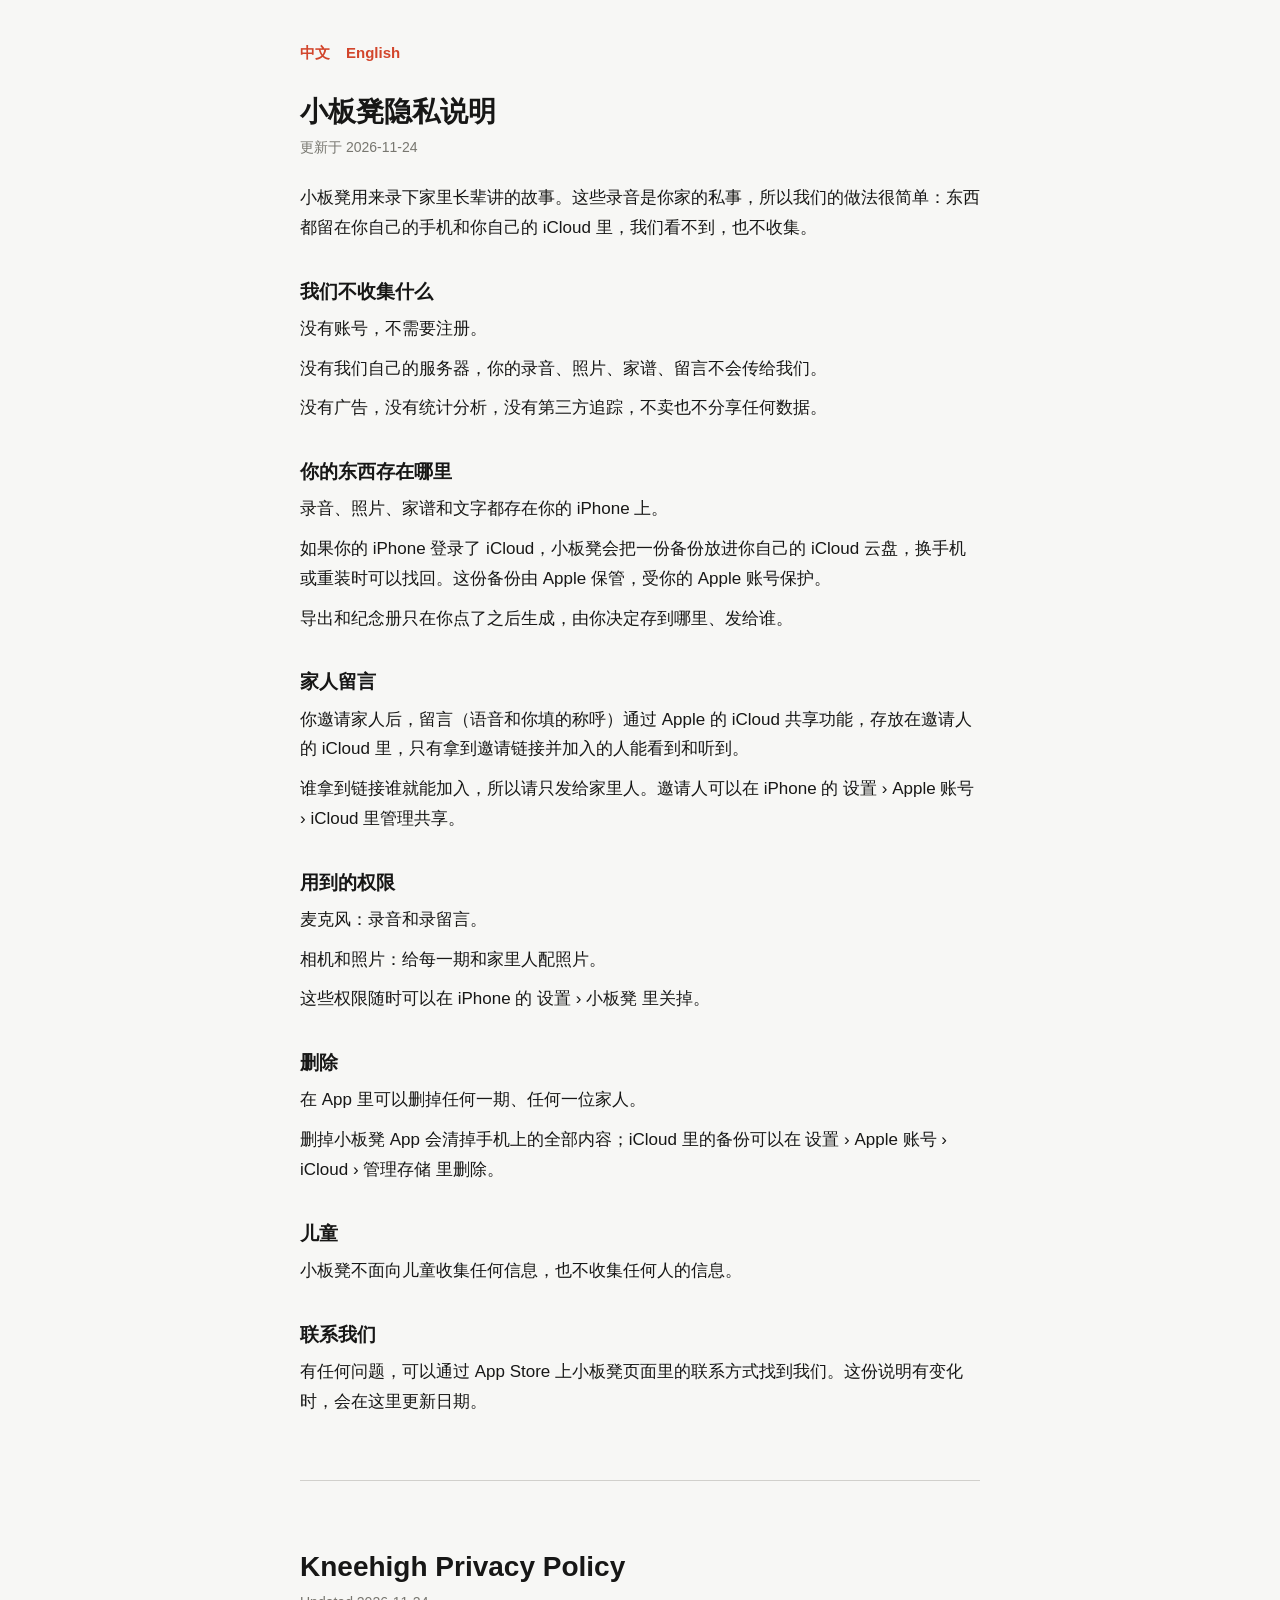
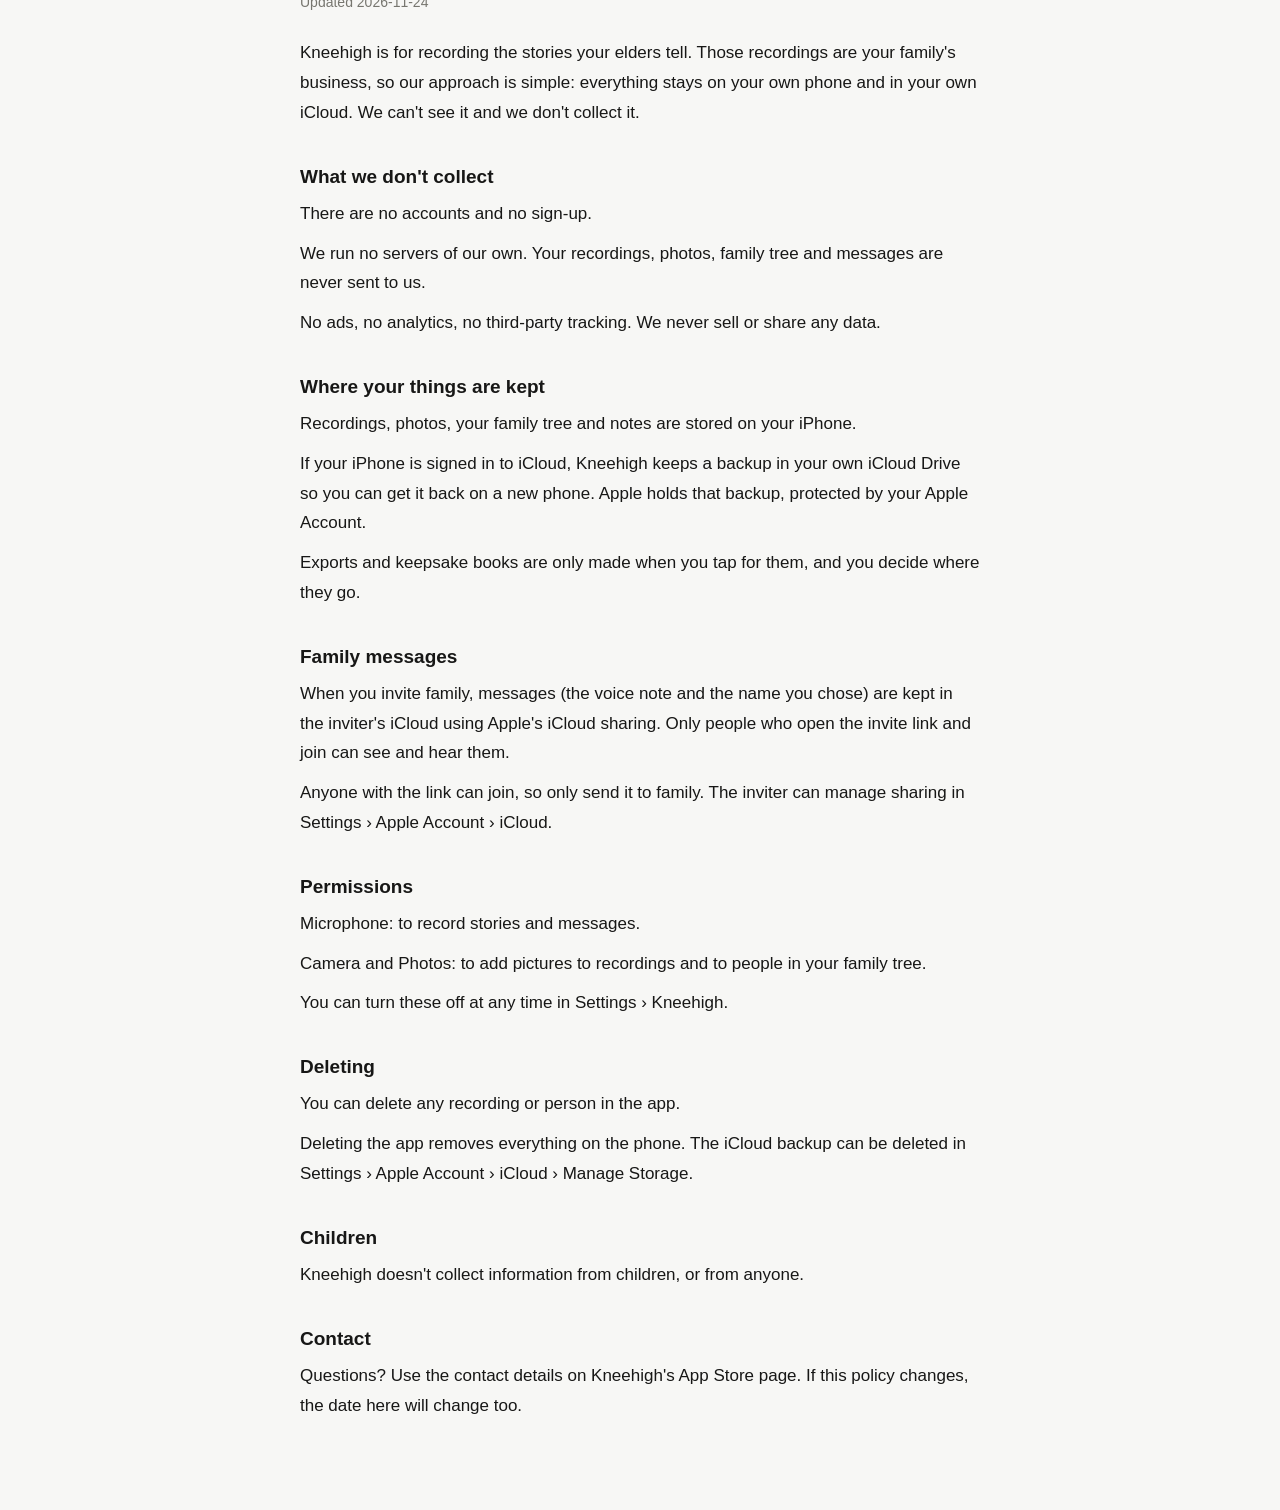
==== privacy.html @ 54d49520 "Privacy policy and a simple home page for 小板凳 · Kneehigh Co-Authored-By: Claude Opus 5.5 <noreply@an" ====
<!doctype html>
<html lang="zh-Hans">
<head>
<meta charset="utf-8">
<meta name="viewport" content="width=device-width, initial-scale=1">
<title>小板凳 · Kneehigh — 隐私说明 / Privacy Policy</title>
<style>
:root { color-scheme: light dark; --bg: #f7f7f5; --ink: #171716; --g: #77766f; --acc: #d2452b; }
@media (prefers-color-scheme: dark) { :root { --bg: #141413; --ink: #f1f0ec; --g: #a3a29b; } }
body { margin: 0; background: var(--bg); color: var(--ink); font: 17px/1.75 -apple-system, 'PingFang SC', sans-serif; }
main { max-width: 680px; margin: 0 auto; padding: 40px 18px 80px; }
nav { display: flex; gap: 16px; font-size: 15px; }
nav a { color: var(--acc); text-decoration: none; font-weight: 600; }
article + article { margin-top: 64px; padding-top: 40px; border-top: 1px solid color-mix(in srgb, var(--g) 30%, transparent); }
h1 { font-size: 28px; line-height: 1.3; margin: 28px 0 4px; }
h2 { font-size: 19px; margin: 32px 0 6px; }
p { margin: 0 0 10px; }
.d { color: var(--g); font-size: 14px; margin-bottom: 24px; }
</style>
</head>
<body><main>
<nav><a href="#zh">中文</a><a href="#en">English</a></nav>
<article lang="zh-Hans" id="zh">
<h1>小板凳隐私说明</h1>
<p class="d">更新于 2026-11-24</p>
<p>小板凳用来录下家里长辈讲的故事。这些录音是你家的私事，所以我们的做法很简单：东西都留在你自己的手机和你自己的 iCloud 里，我们看不到，也不收集。</p>
<h2>我们不收集什么</h2>
<p>没有账号，不需要注册。</p>
<p>没有我们自己的服务器，你的录音、照片、家谱、留言不会传给我们。</p>
<p>没有广告，没有统计分析，没有第三方追踪，不卖也不分享任何数据。</p>
<h2>你的东西存在哪里</h2>
<p>录音、照片、家谱和文字都存在你的 iPhone 上。</p>
<p>如果你的 iPhone 登录了 iCloud，小板凳会把一份备份放进你自己的 iCloud 云盘，换手机或重装时可以找回。这份备份由 Apple 保管，受你的 Apple 账号保护。</p>
<p>导出和纪念册只在你点了之后生成，由你决定存到哪里、发给谁。</p>
<h2>家人留言</h2>
<p>你邀请家人后，留言（语音和你填的称呼）通过 Apple 的 iCloud 共享功能，存放在邀请人的 iCloud 里，只有拿到邀请链接并加入的人能看到和听到。</p>
<p>谁拿到链接谁就能加入，所以请只发给家里人。邀请人可以在 iPhone 的 设置 › Apple 账号 › iCloud 里管理共享。</p>
<h2>用到的权限</h2>
<p>麦克风：录音和录留言。</p>
<p>相机和照片：给每一期和家里人配照片。</p>
<p>这些权限随时可以在 iPhone 的 设置 › 小板凳 里关掉。</p>
<h2>删除</h2>
<p>在 App 里可以删掉任何一期、任何一位家人。</p>
<p>删掉小板凳 App 会清掉手机上的全部内容；iCloud 里的备份可以在 设置 › Apple 账号 › iCloud › 管理存储 里删除。</p>
<h2>儿童</h2>
<p>小板凳不面向儿童收集任何信息，也不收集任何人的信息。</p>
<h2>联系我们</h2>
<p>有任何问题，可以通过 App Store 上小板凳页面里的联系方式找到我们。这份说明有变化时，会在这里更新日期。</p>
</article>
<article lang="en" id="en">
<h1>Kneehigh Privacy Policy</h1>
<p class="d">Updated 2026-11-24</p>
<p>Kneehigh is for recording the stories your elders tell. Those recordings are your family's business, so our approach is simple: everything stays on your own phone and in your own iCloud. We can't see it and we don't collect it.</p>
<h2>What we don't collect</h2>
<p>There are no accounts and no sign-up.</p>
<p>We run no servers of our own. Your recordings, photos, family tree and messages are never sent to us.</p>
<p>No ads, no analytics, no third-party tracking. We never sell or share any data.</p>
<h2>Where your things are kept</h2>
<p>Recordings, photos, your family tree and notes are stored on your iPhone.</p>
<p>If your iPhone is signed in to iCloud, Kneehigh keeps a backup in your own iCloud Drive so you can get it back on a new phone. Apple holds that backup, protected by your Apple Account.</p>
<p>Exports and keepsake books are only made when you tap for them, and you decide where they go.</p>
<h2>Family messages</h2>
<p>When you invite family, messages (the voice note and the name you chose) are kept in the inviter's iCloud using Apple's iCloud sharing. Only people who open the invite link and join can see and hear them.</p>
<p>Anyone with the link can join, so only send it to family. The inviter can manage sharing in Settings › Apple Account › iCloud.</p>
<h2>Permissions</h2>
<p>Microphone: to record stories and messages.</p>
<p>Camera and Photos: to add pictures to recordings and to people in your family tree.</p>
<p>You can turn these off at any time in Settings › Kneehigh.</p>
<h2>Deleting</h2>
<p>You can delete any recording or person in the app.</p>
<p>Deleting the app removes everything on the phone. The iCloud backup can be deleted in Settings › Apple Account › iCloud › Manage Storage.</p>
<h2>Children</h2>
<p>Kneehigh doesn't collect information from children, or from anyone.</p>
<h2>Contact</h2>
<p>Questions? Use the contact details on Kneehigh's App Store page. If this policy changes, the date here will change too.</p>
</article>
</main></body>
</html>
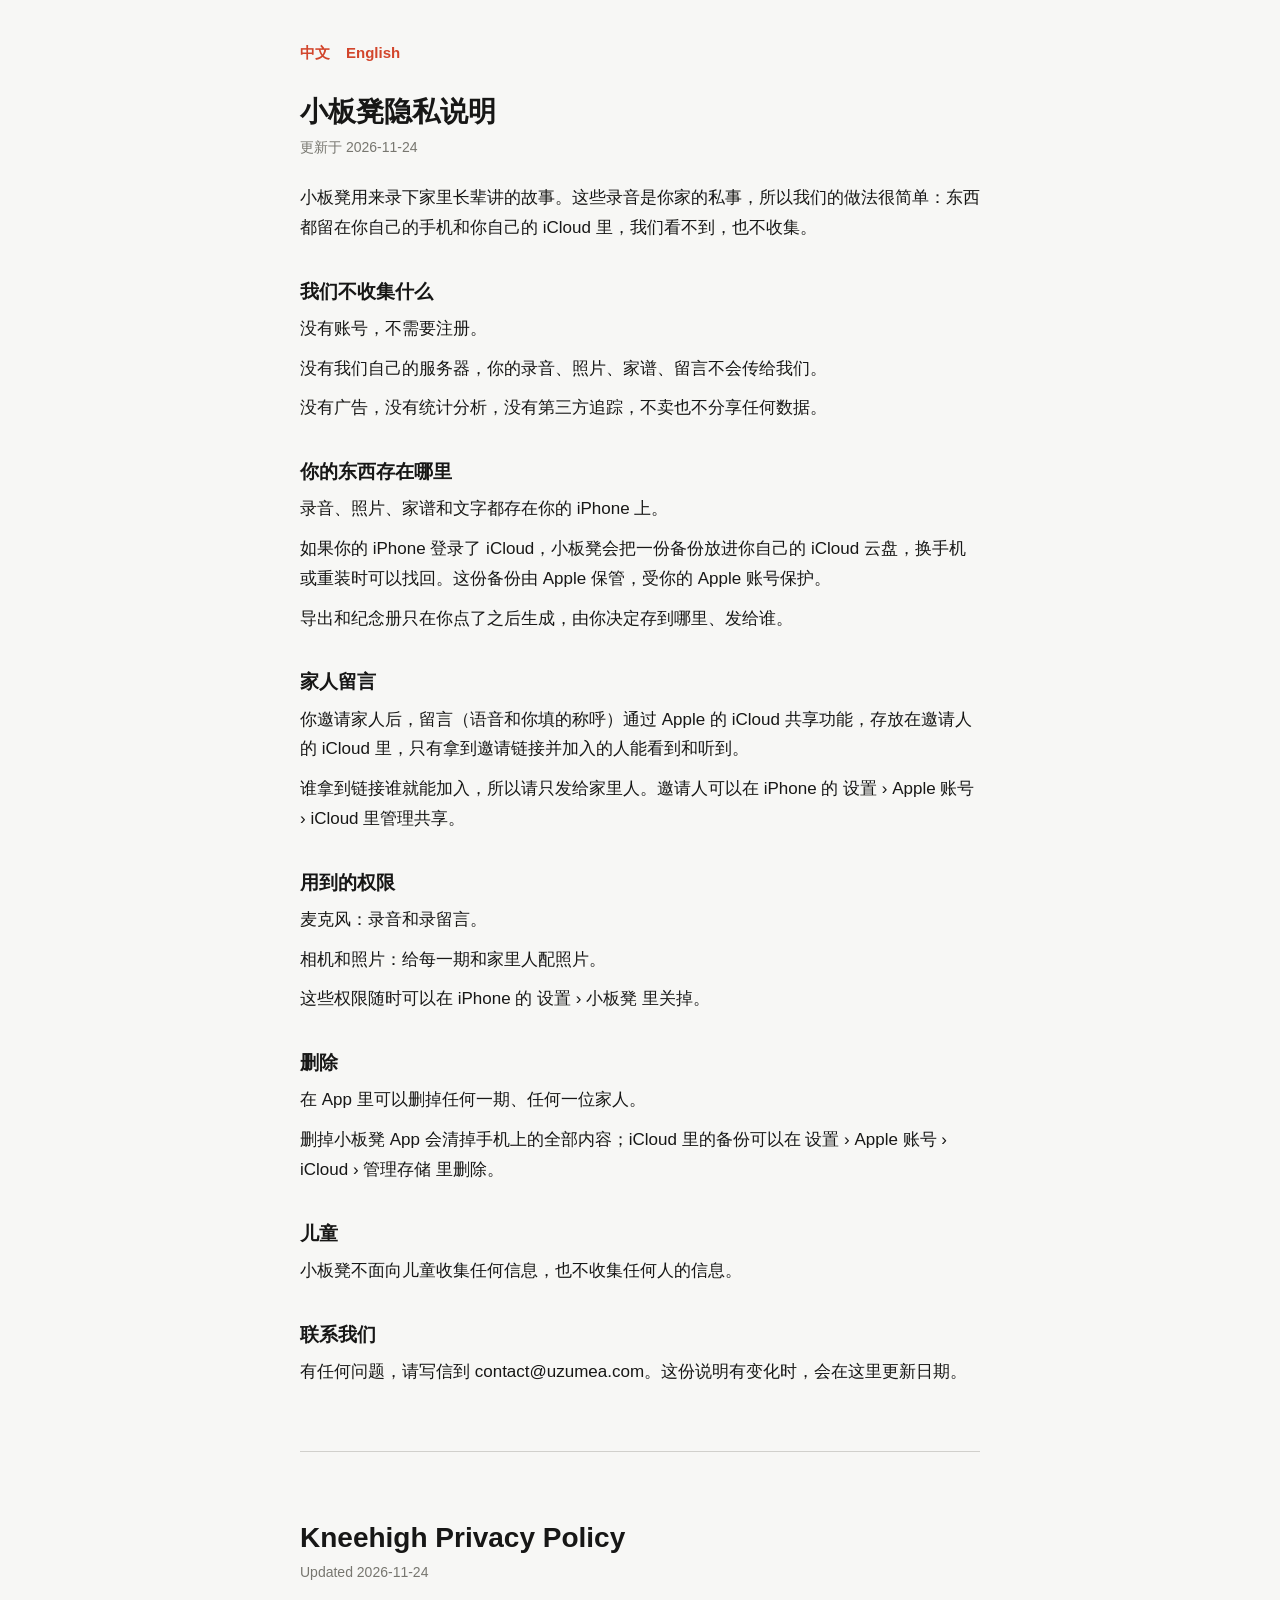
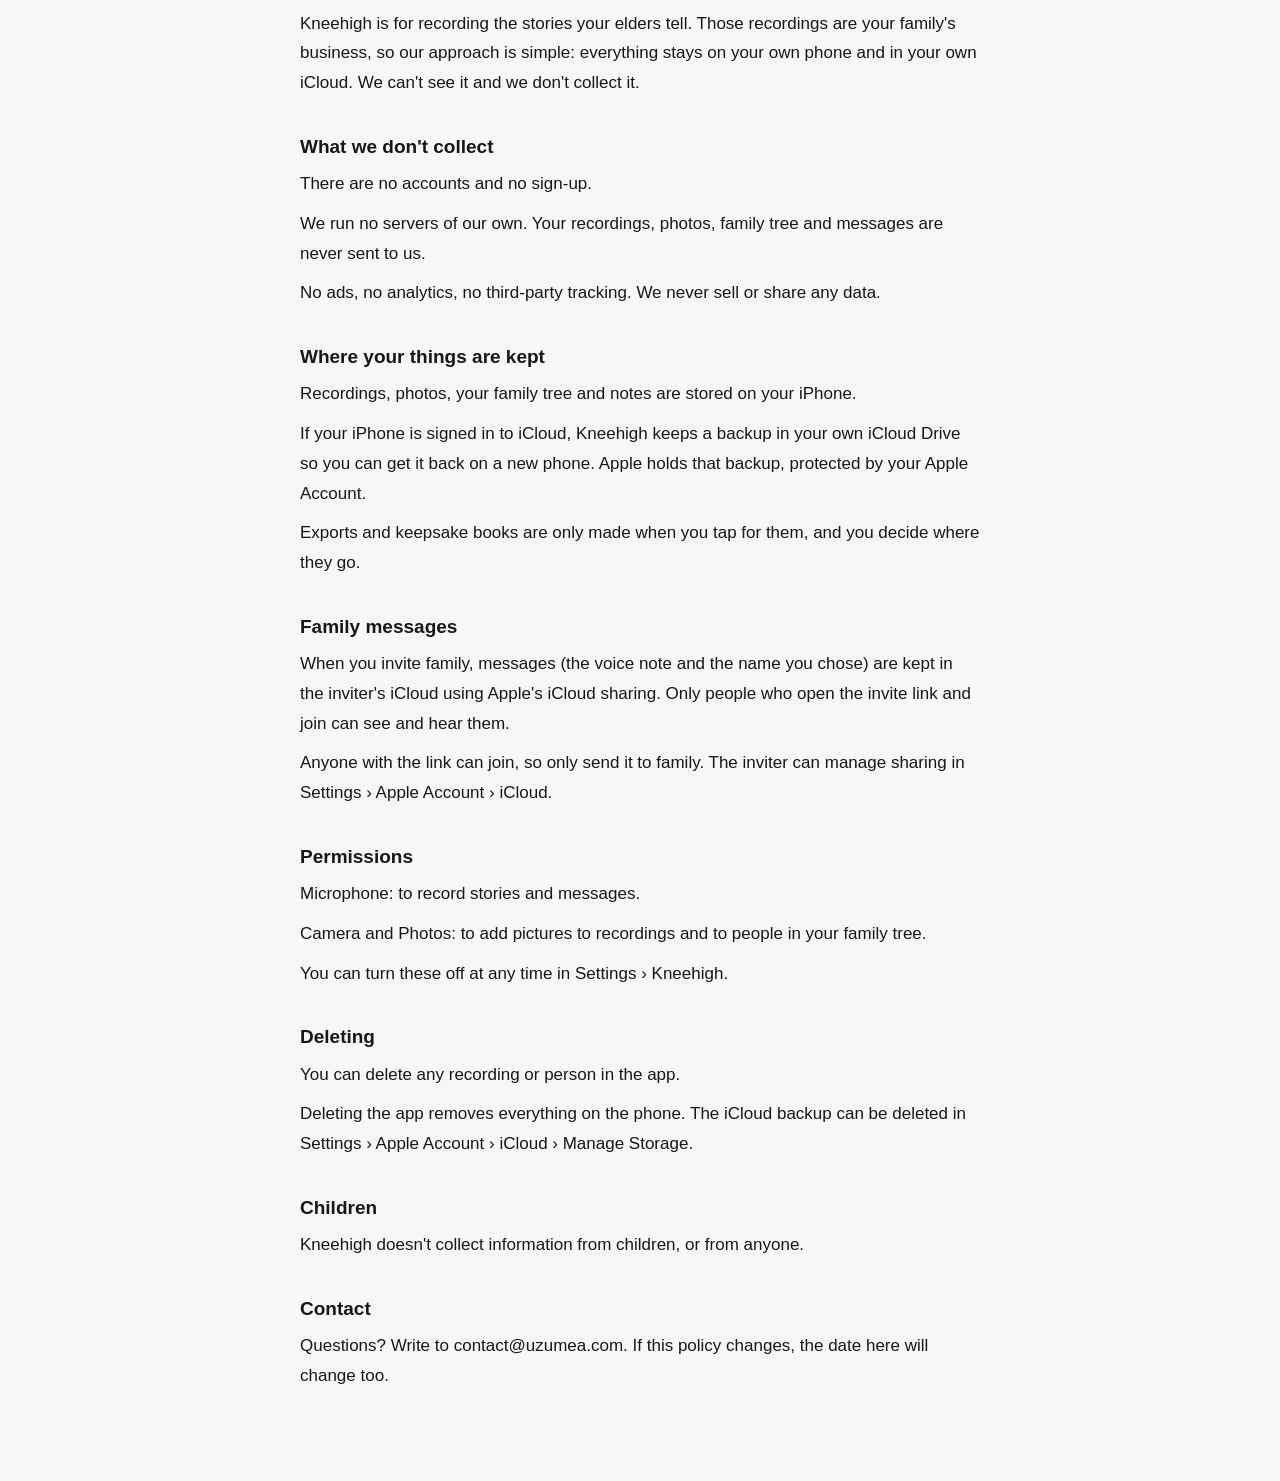
==== commit 953044e9: "Privacy policy: contact address Co-Authored-By: Claude Opus 5.5 <noreply@anthropic.com> Claude-Sessi" ====
--- a/privacy.html
+++ b/privacy.html
@@ -45,7 +45,7 @@
 <h2>儿童</h2>
 <p>小板凳不面向儿童收集任何信息，也不收集任何人的信息。</p>
 <h2>联系我们</h2>
-<p>有任何问题，可以通过 App Store 上小板凳页面里的联系方式找到我们。这份说明有变化时，会在这里更新日期。</p>
+<p>有任何问题，请写信到 contact@uzumea.com。这份说明有变化时，会在这里更新日期。</p>
 </article>
 <article lang="en" id="en">
 <h1>Kneehigh Privacy Policy</h1>
@@ -72,7 +72,7 @@
 <h2>Children</h2>
 <p>Kneehigh doesn't collect information from children, or from anyone.</p>
 <h2>Contact</h2>
-<p>Questions? Use the contact details on Kneehigh's App Store page. If this policy changes, the date here will change too.</p>
+<p>Questions? Write to contact@uzumea.com. If this policy changes, the date here will change too.</p>
 </article>
 </main></body>
 </html>
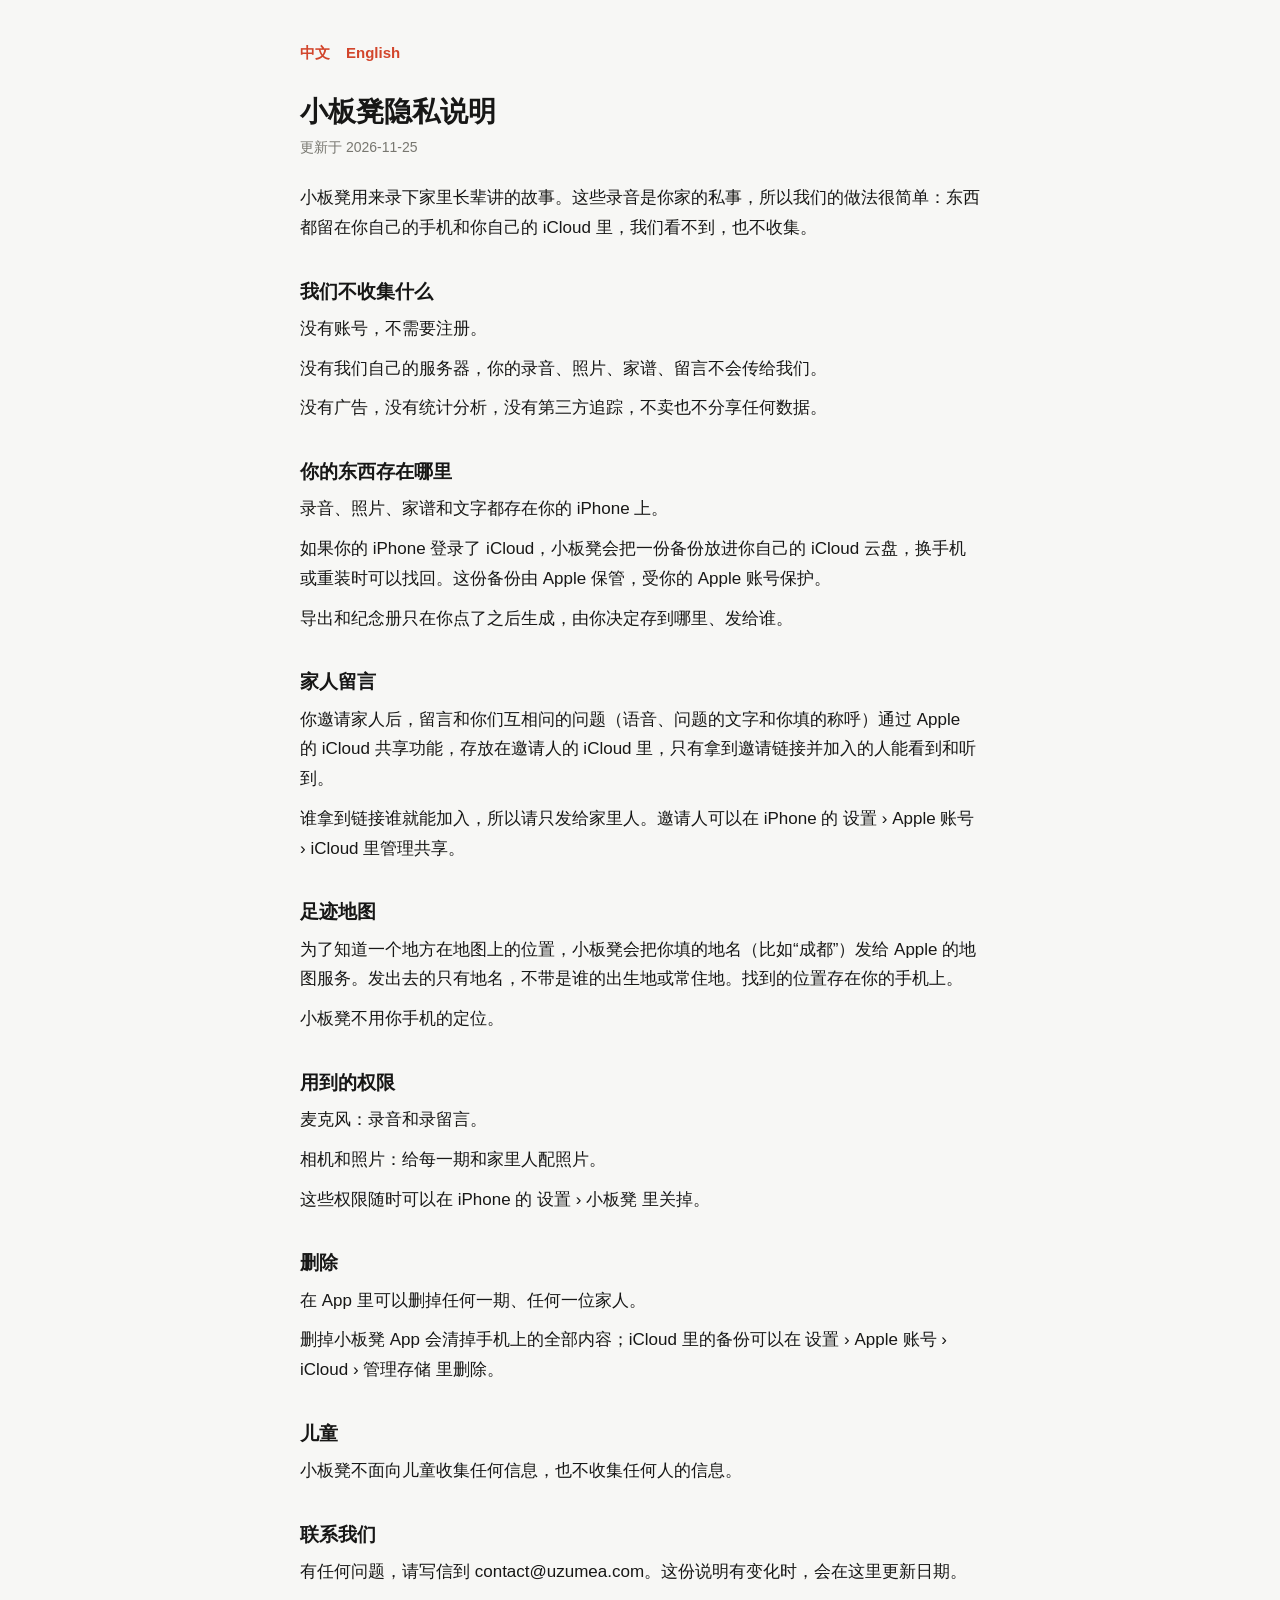
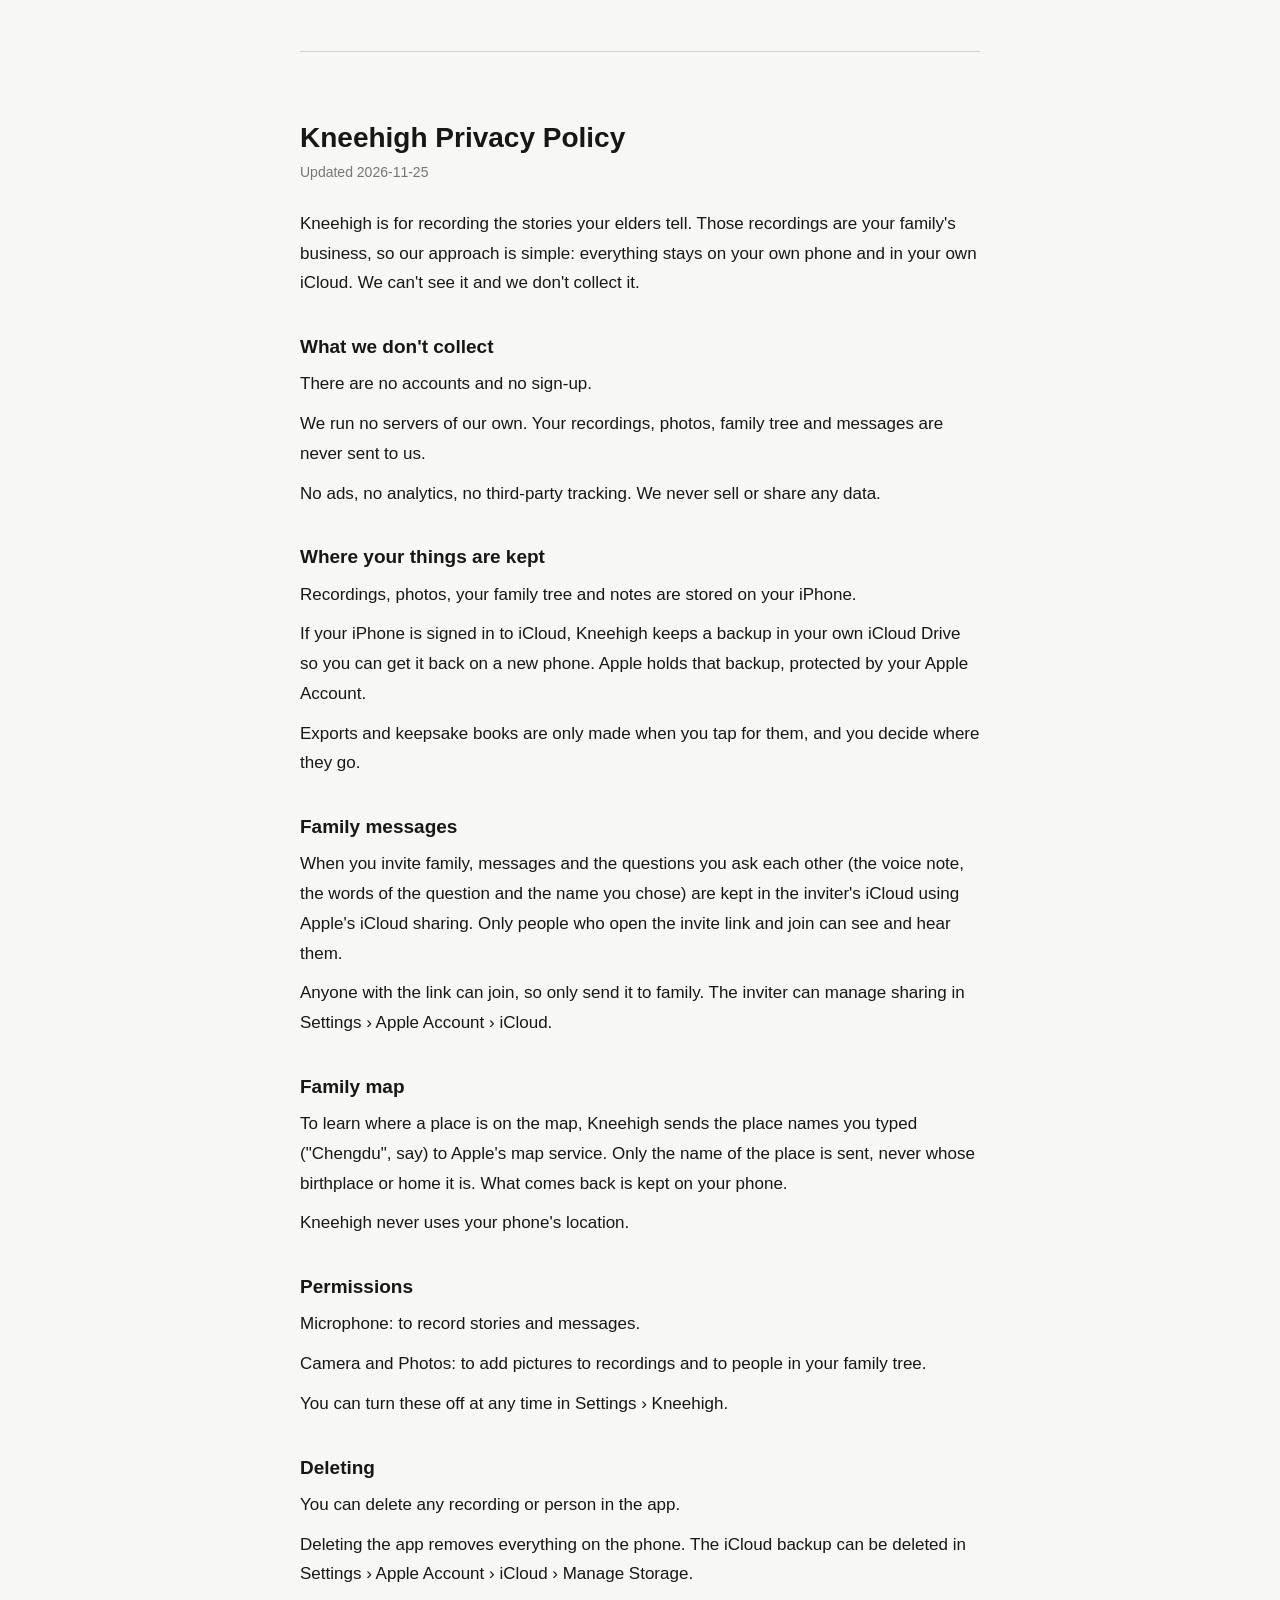
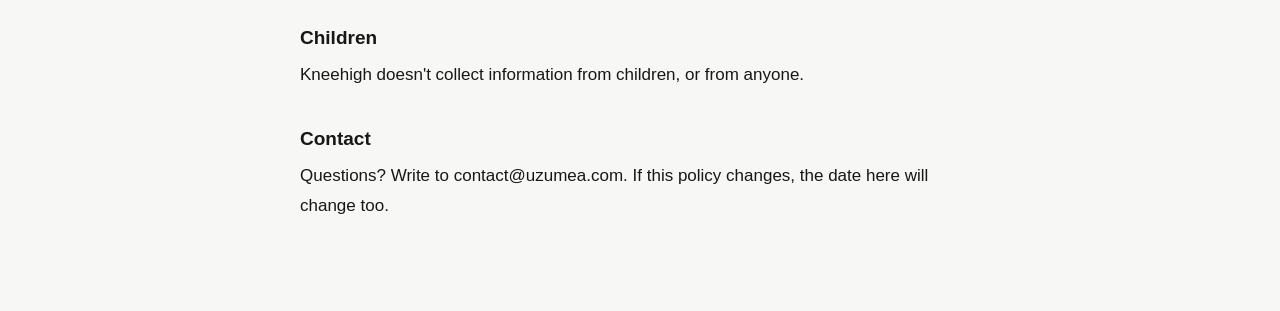
==== commit bec748b4: "隐私说明：互相问的问题、足迹地图（跟第 22 版一起） Co-Authored-By: Claude Opus 5.5 <noreply@anthropic.com> Claude-Session: " ====
--- a/privacy.html
+++ b/privacy.html
@@ -22,7 +22,7 @@
 <nav><a href="#zh">中文</a><a href="#en">English</a></nav>
 <article lang="zh-Hans" id="zh">
 <h1>小板凳隐私说明</h1>
-<p class="d">更新于 2026-11-24</p>
+<p class="d">更新于 2026-11-25</p>
 <p>小板凳用来录下家里长辈讲的故事。这些录音是你家的私事，所以我们的做法很简单：东西都留在你自己的手机和你自己的 iCloud 里，我们看不到，也不收集。</p>
 <h2>我们不收集什么</h2>
 <p>没有账号，不需要注册。</p>
@@ -33,8 +33,11 @@
 <p>如果你的 iPhone 登录了 iCloud，小板凳会把一份备份放进你自己的 iCloud 云盘，换手机或重装时可以找回。这份备份由 Apple 保管，受你的 Apple 账号保护。</p>
 <p>导出和纪念册只在你点了之后生成，由你决定存到哪里、发给谁。</p>
 <h2>家人留言</h2>
-<p>你邀请家人后，留言（语音和你填的称呼）通过 Apple 的 iCloud 共享功能，存放在邀请人的 iCloud 里，只有拿到邀请链接并加入的人能看到和听到。</p>
+<p>你邀请家人后，留言和你们互相问的问题（语音、问题的文字和你填的称呼）通过 Apple 的 iCloud 共享功能，存放在邀请人的 iCloud 里，只有拿到邀请链接并加入的人能看到和听到。</p>
 <p>谁拿到链接谁就能加入，所以请只发给家里人。邀请人可以在 iPhone 的 设置 › Apple 账号 › iCloud 里管理共享。</p>
+<h2>足迹地图</h2>
+<p>为了知道一个地方在地图上的位置，小板凳会把你填的地名（比如“成都”）发给 Apple 的地图服务。发出去的只有地名，不带是谁的出生地或常住地。找到的位置存在你的手机上。</p>
+<p>小板凳不用你手机的定位。</p>
 <h2>用到的权限</h2>
 <p>麦克风：录音和录留言。</p>
 <p>相机和照片：给每一期和家里人配照片。</p>
@@ -49,7 +52,7 @@
 </article>
 <article lang="en" id="en">
 <h1>Kneehigh Privacy Policy</h1>
-<p class="d">Updated 2026-11-24</p>
+<p class="d">Updated 2026-11-25</p>
 <p>Kneehigh is for recording the stories your elders tell. Those recordings are your family's business, so our approach is simple: everything stays on your own phone and in your own iCloud. We can't see it and we don't collect it.</p>
 <h2>What we don't collect</h2>
 <p>There are no accounts and no sign-up.</p>
@@ -60,8 +63,11 @@
 <p>If your iPhone is signed in to iCloud, Kneehigh keeps a backup in your own iCloud Drive so you can get it back on a new phone. Apple holds that backup, protected by your Apple Account.</p>
 <p>Exports and keepsake books are only made when you tap for them, and you decide where they go.</p>
 <h2>Family messages</h2>
-<p>When you invite family, messages (the voice note and the name you chose) are kept in the inviter's iCloud using Apple's iCloud sharing. Only people who open the invite link and join can see and hear them.</p>
+<p>When you invite family, messages and the questions you ask each other (the voice note, the words of the question and the name you chose) are kept in the inviter's iCloud using Apple's iCloud sharing. Only people who open the invite link and join can see and hear them.</p>
 <p>Anyone with the link can join, so only send it to family. The inviter can manage sharing in Settings › Apple Account › iCloud.</p>
+<h2>Family map</h2>
+<p>To learn where a place is on the map, Kneehigh sends the place names you typed (&quot;Chengdu&quot;, say) to Apple's map service. Only the name of the place is sent, never whose birthplace or home it is. What comes back is kept on your phone.</p>
+<p>Kneehigh never uses your phone's location.</p>
 <h2>Permissions</h2>
 <p>Microphone: to record stories and messages.</p>
 <p>Camera and Photos: to add pictures to recordings and to people in your family tree.</p>
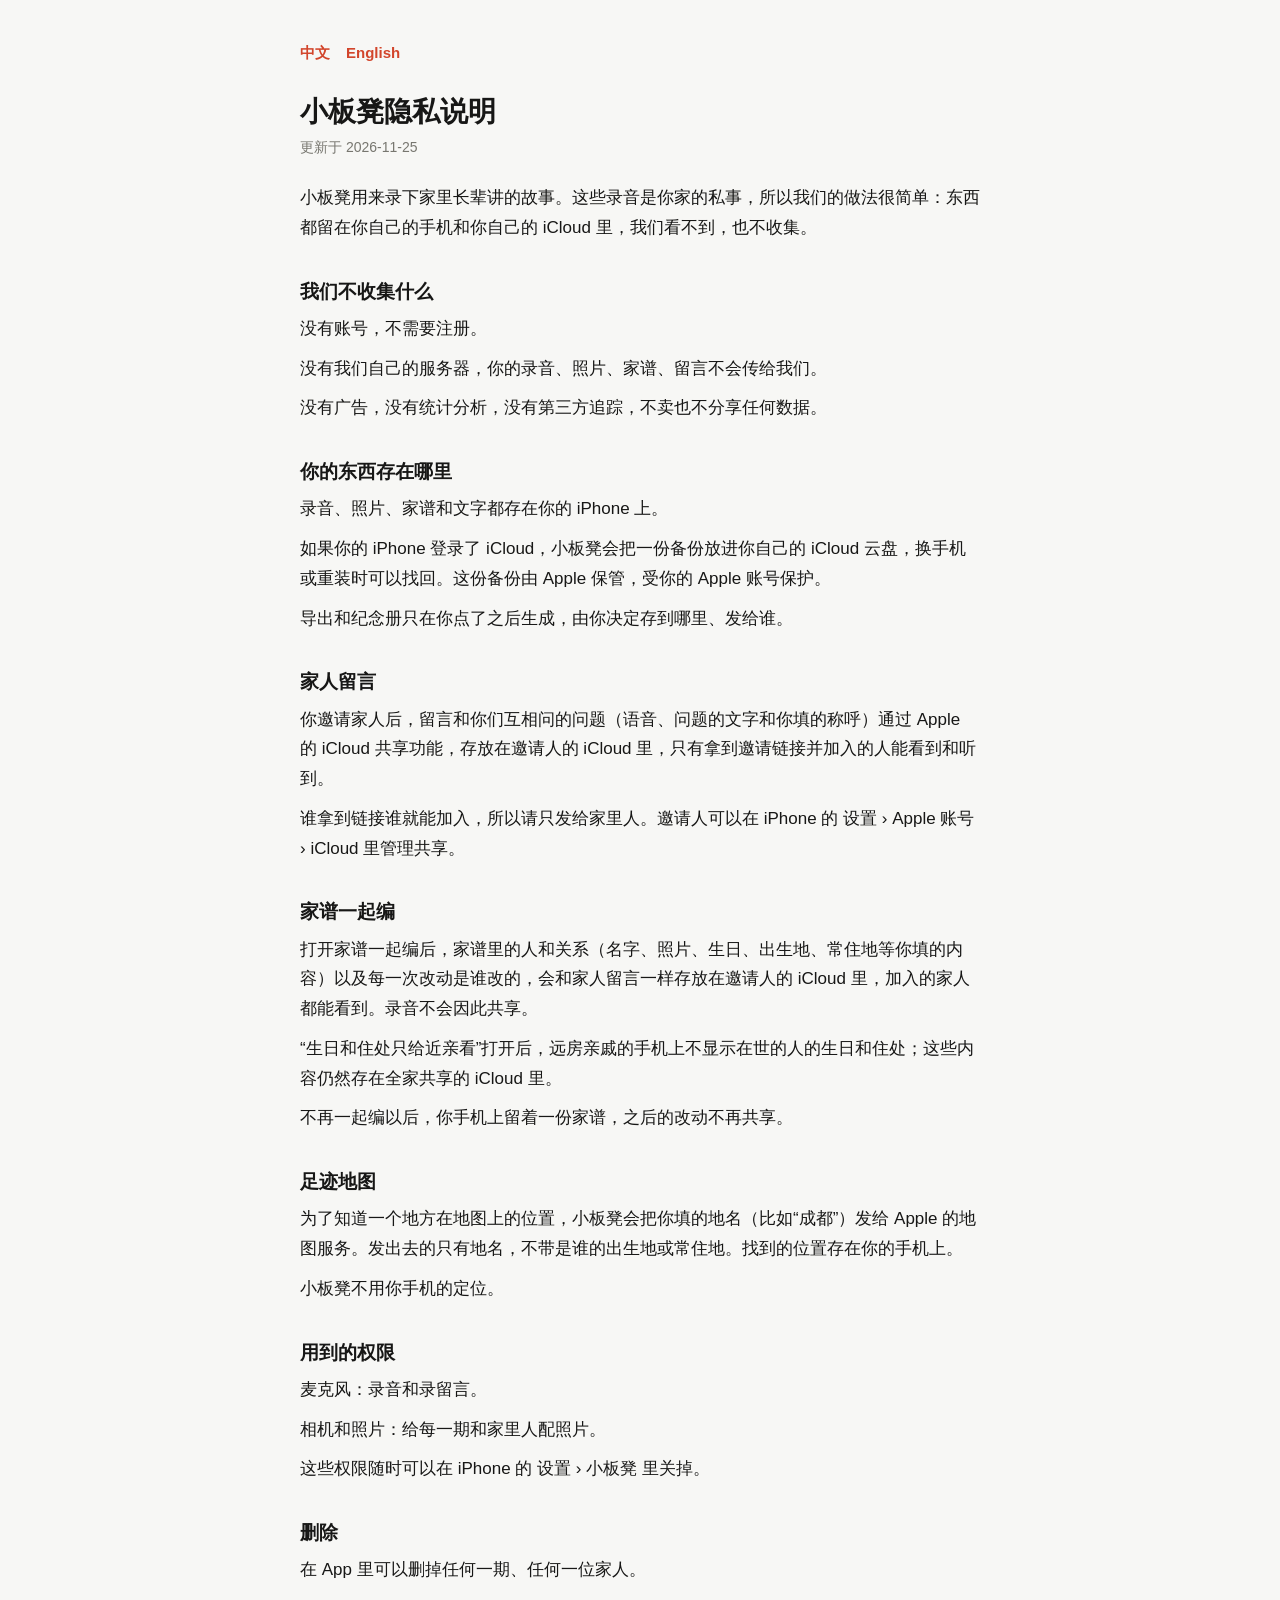
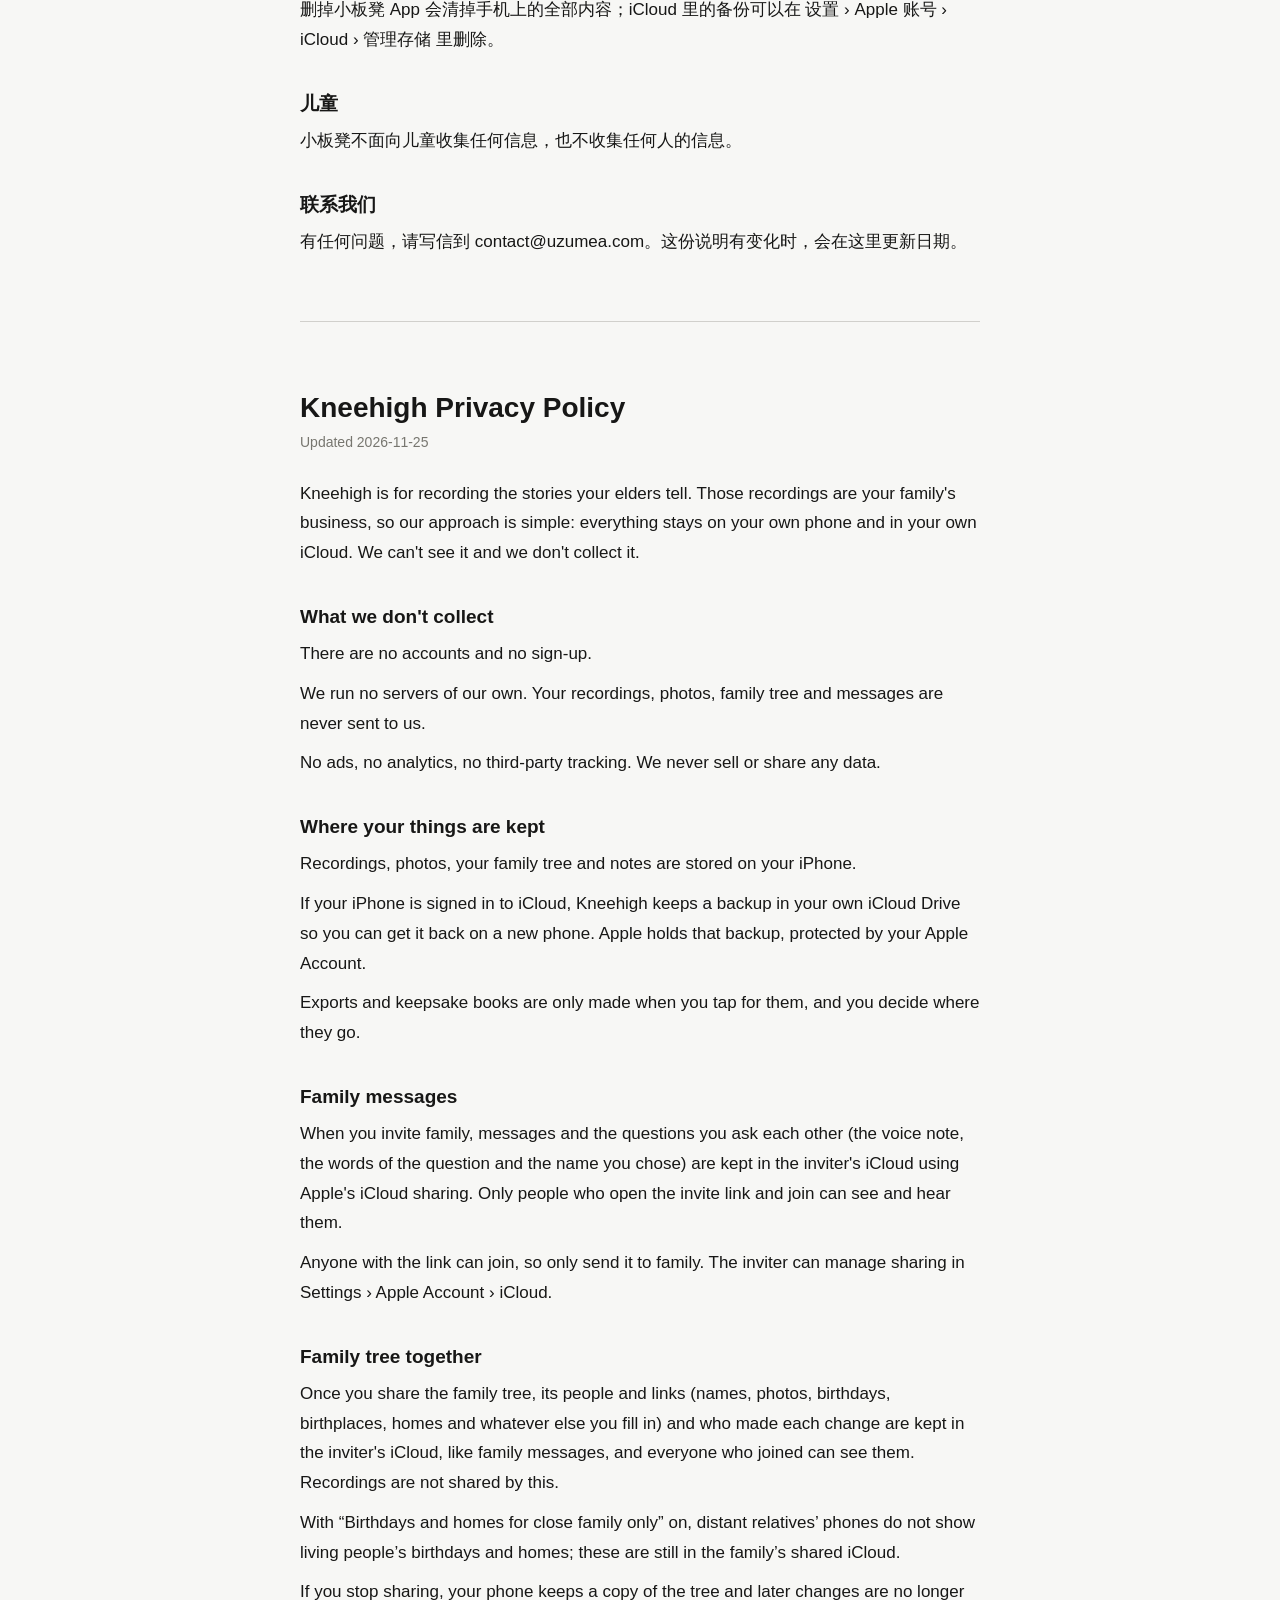
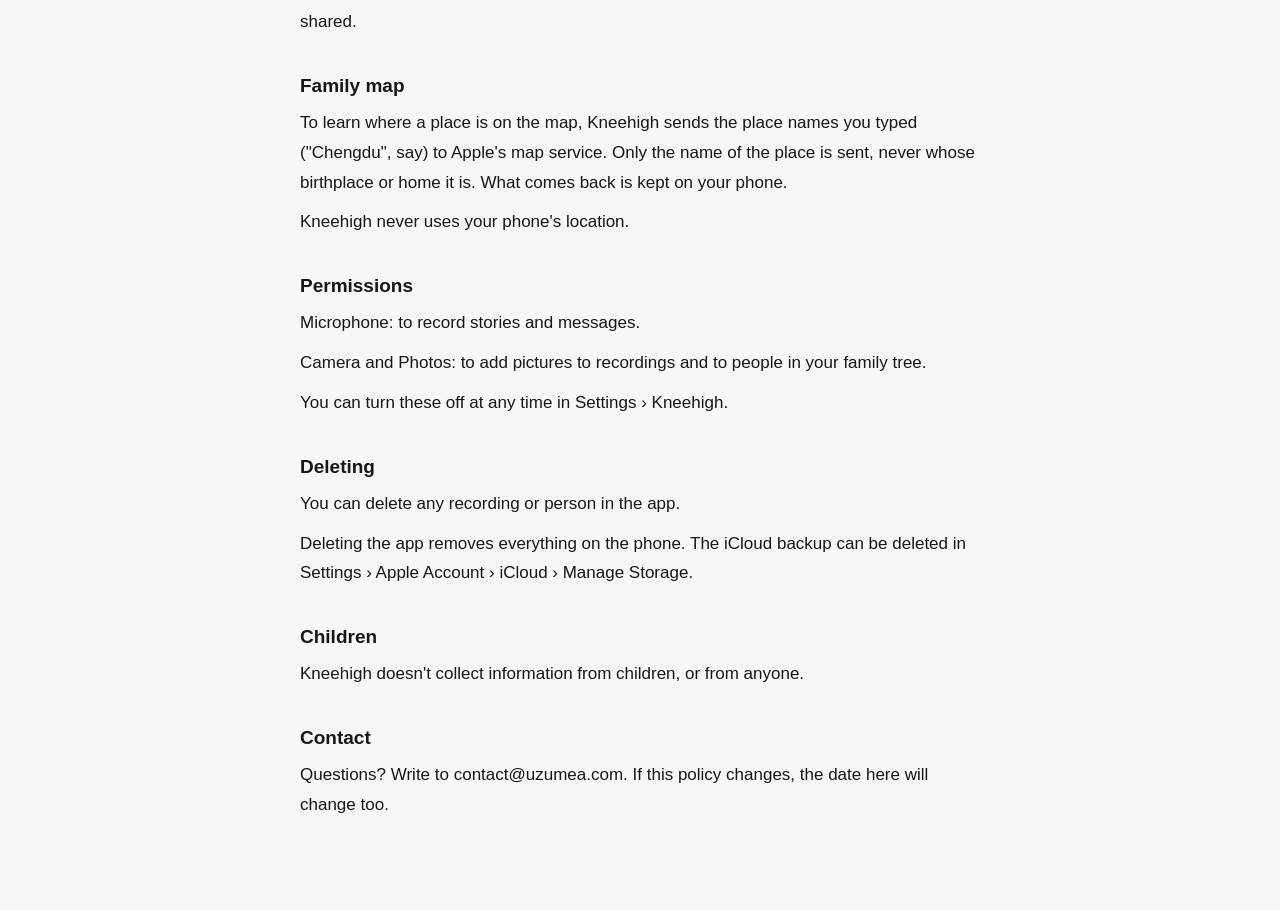
==== commit 568a38ba: "隐私说明加上家谱一起编 Co-Authored-By: Claude Opus 5.5 <noreply@anthropic.com> Claude-Session: https://claude.a" ====
--- a/privacy.html
+++ b/privacy.html
@@ -35,6 +35,10 @@
 <h2>家人留言</h2>
 <p>你邀请家人后，留言和你们互相问的问题（语音、问题的文字和你填的称呼）通过 Apple 的 iCloud 共享功能，存放在邀请人的 iCloud 里，只有拿到邀请链接并加入的人能看到和听到。</p>
 <p>谁拿到链接谁就能加入，所以请只发给家里人。邀请人可以在 iPhone 的 设置 › Apple 账号 › iCloud 里管理共享。</p>
+<h2>家谱一起编</h2>
+<p>打开家谱一起编后，家谱里的人和关系（名字、照片、生日、出生地、常住地等你填的内容）以及每一次改动是谁改的，会和家人留言一样存放在邀请人的 iCloud 里，加入的家人都能看到。录音不会因此共享。</p>
+<p>“生日和住处只给近亲看”打开后，远房亲戚的手机上不显示在世的人的生日和住处；这些内容仍然存在全家共享的 iCloud 里。</p>
+<p>不再一起编以后，你手机上留着一份家谱，之后的改动不再共享。</p>
 <h2>足迹地图</h2>
 <p>为了知道一个地方在地图上的位置，小板凳会把你填的地名（比如“成都”）发给 Apple 的地图服务。发出去的只有地名，不带是谁的出生地或常住地。找到的位置存在你的手机上。</p>
 <p>小板凳不用你手机的定位。</p>
@@ -65,6 +69,10 @@
 <h2>Family messages</h2>
 <p>When you invite family, messages and the questions you ask each other (the voice note, the words of the question and the name you chose) are kept in the inviter's iCloud using Apple's iCloud sharing. Only people who open the invite link and join can see and hear them.</p>
 <p>Anyone with the link can join, so only send it to family. The inviter can manage sharing in Settings › Apple Account › iCloud.</p>
+<h2>Family tree together</h2>
+<p>Once you share the family tree, its people and links (names, photos, birthdays, birthplaces, homes and whatever else you fill in) and who made each change are kept in the inviter's iCloud, like family messages, and everyone who joined can see them. Recordings are not shared by this.</p>
+<p>With “Birthdays and homes for close family only” on, distant relatives’ phones do not show living people’s birthdays and homes; these are still in the family’s shared iCloud.</p>
+<p>If you stop sharing, your phone keeps a copy of the tree and later changes are no longer shared.</p>
 <h2>Family map</h2>
 <p>To learn where a place is on the map, Kneehigh sends the place names you typed (&quot;Chengdu&quot;, say) to Apple's map service. Only the name of the place is sent, never whose birthplace or home it is. What comes back is kept on your phone.</p>
 <p>Kneehigh never uses your phone's location.</p>
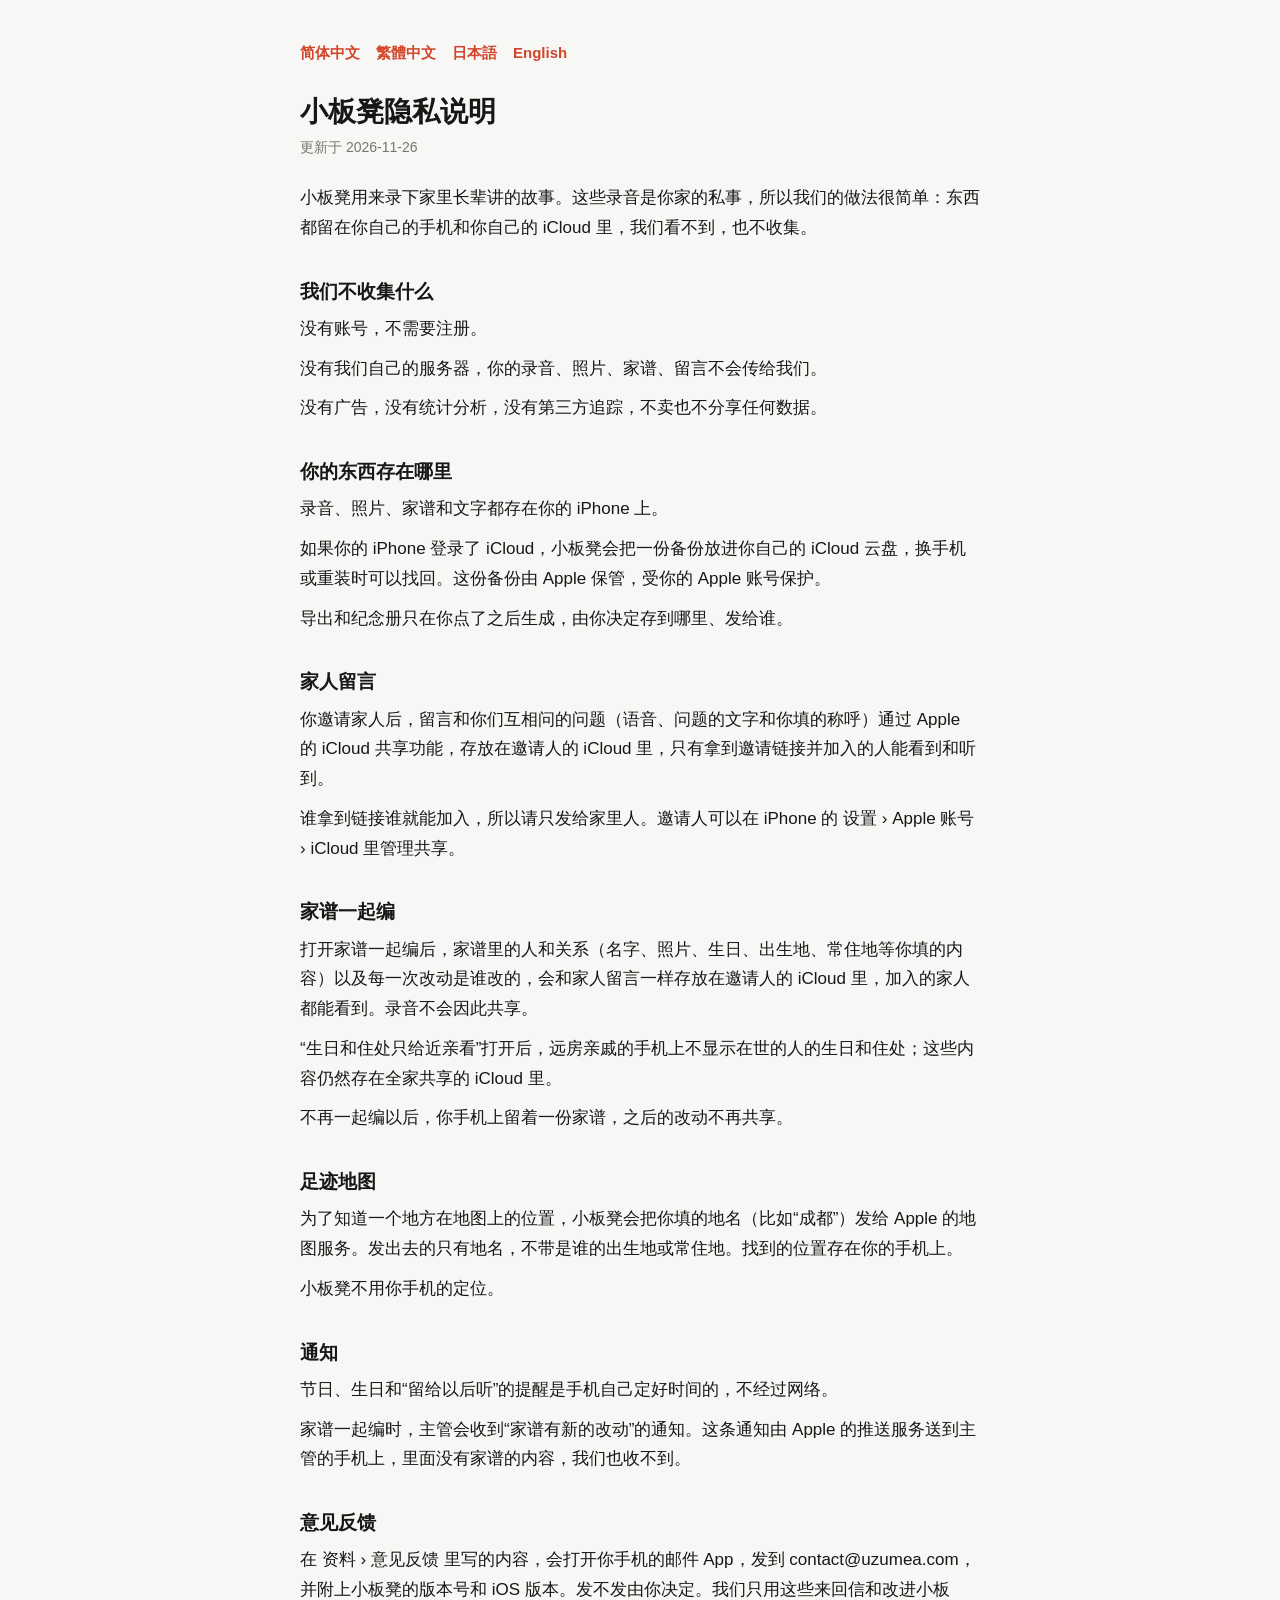
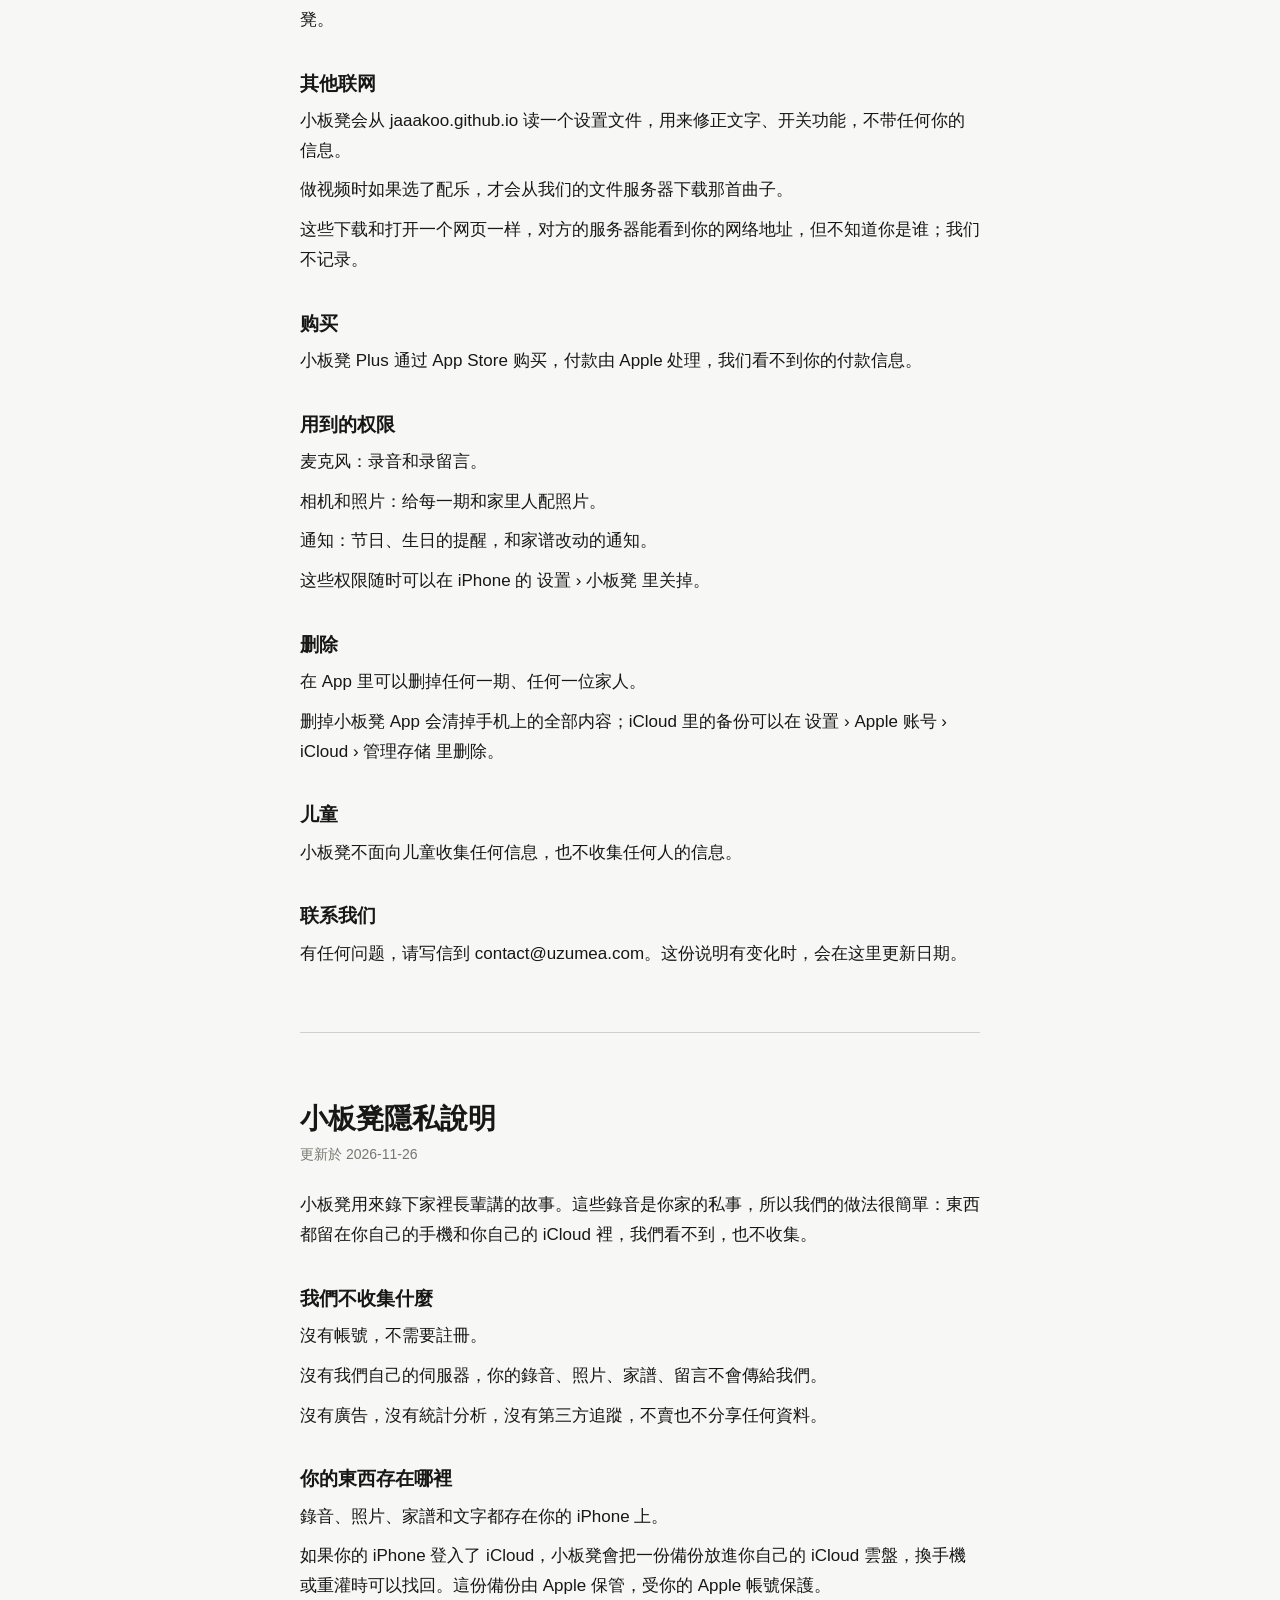
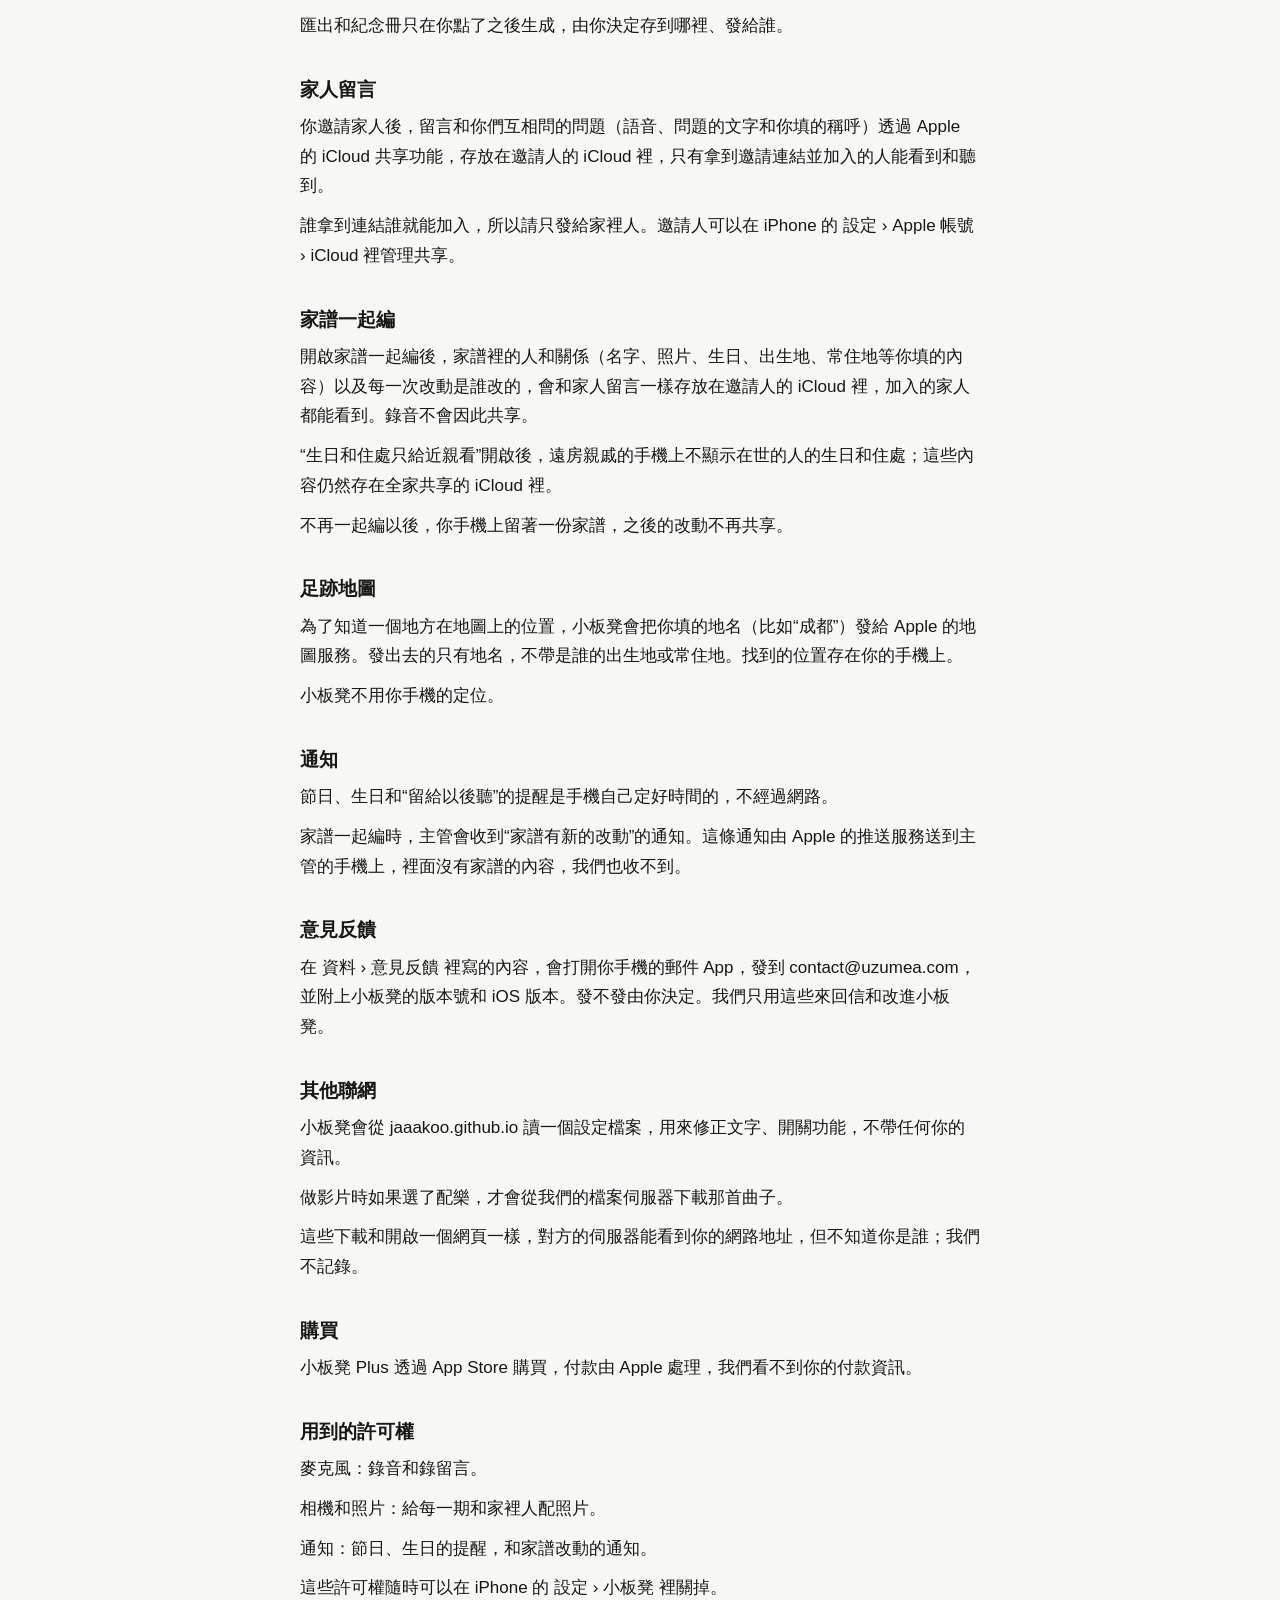
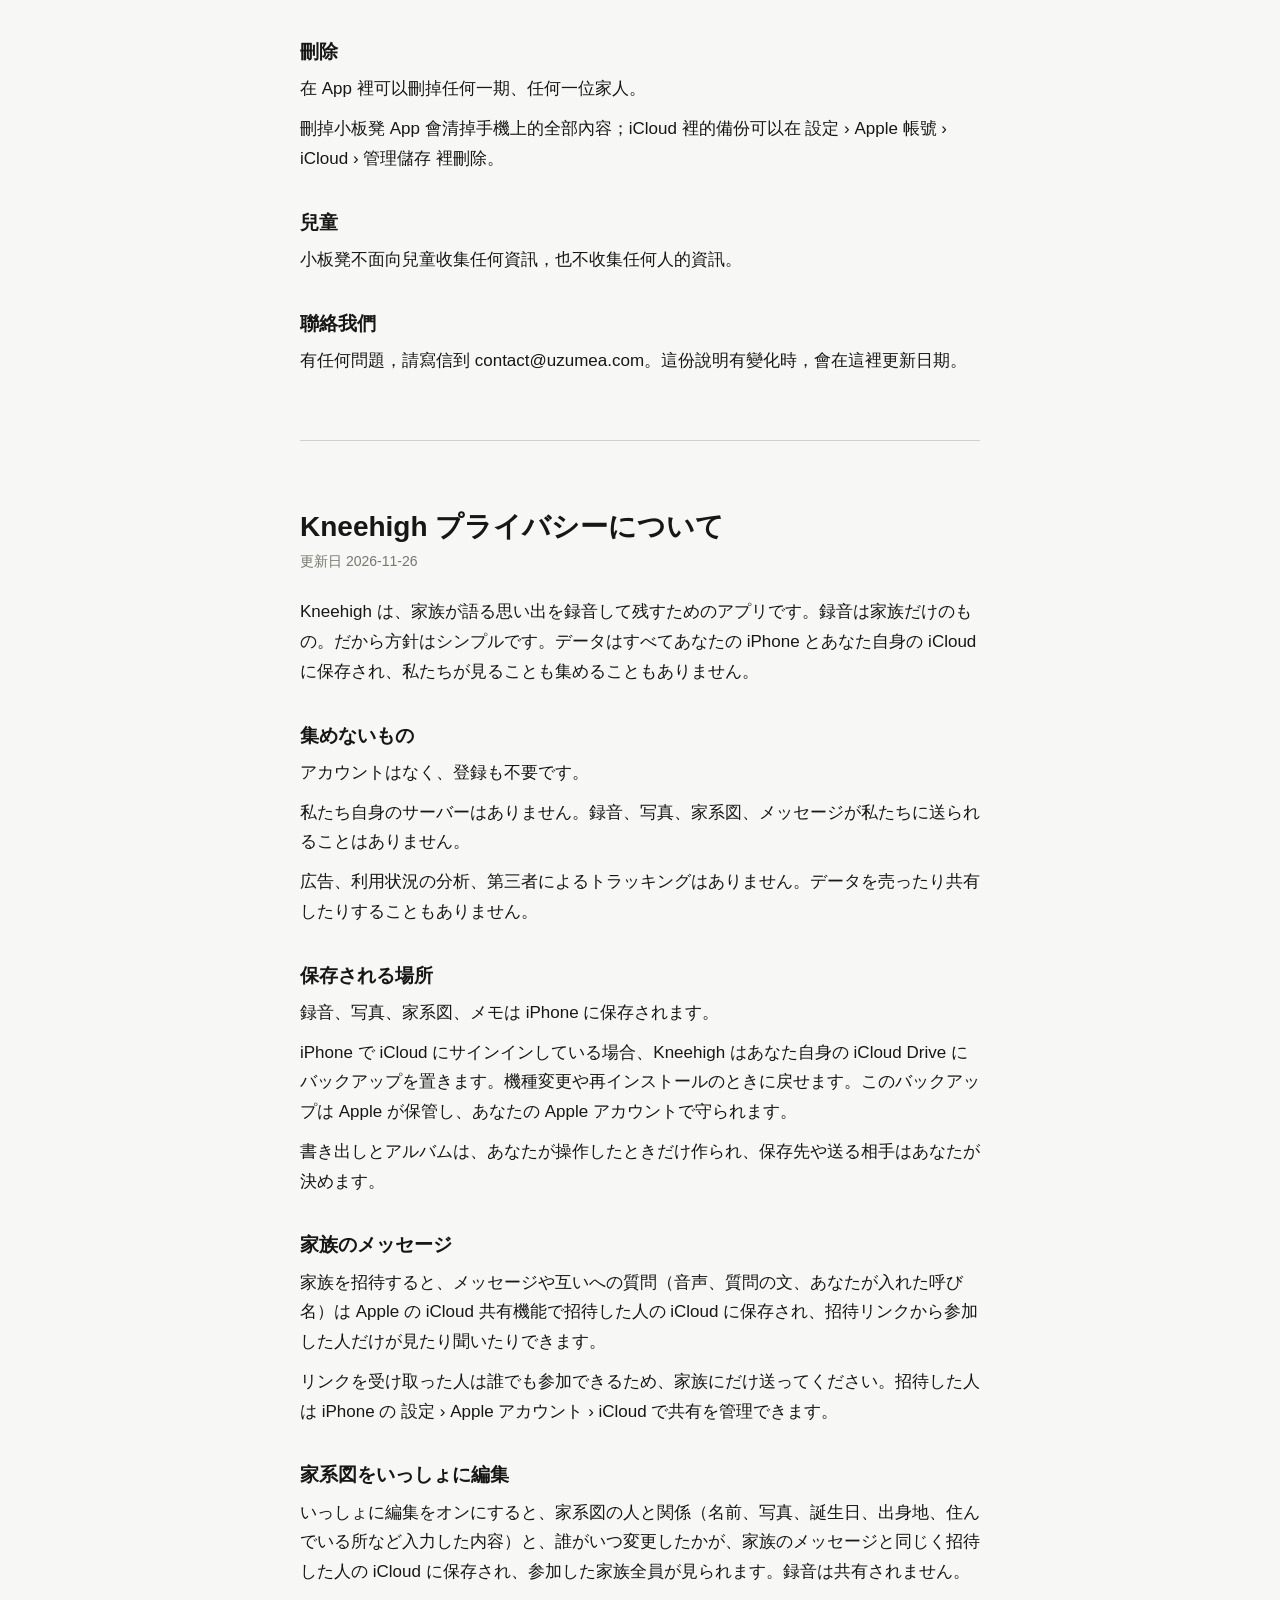
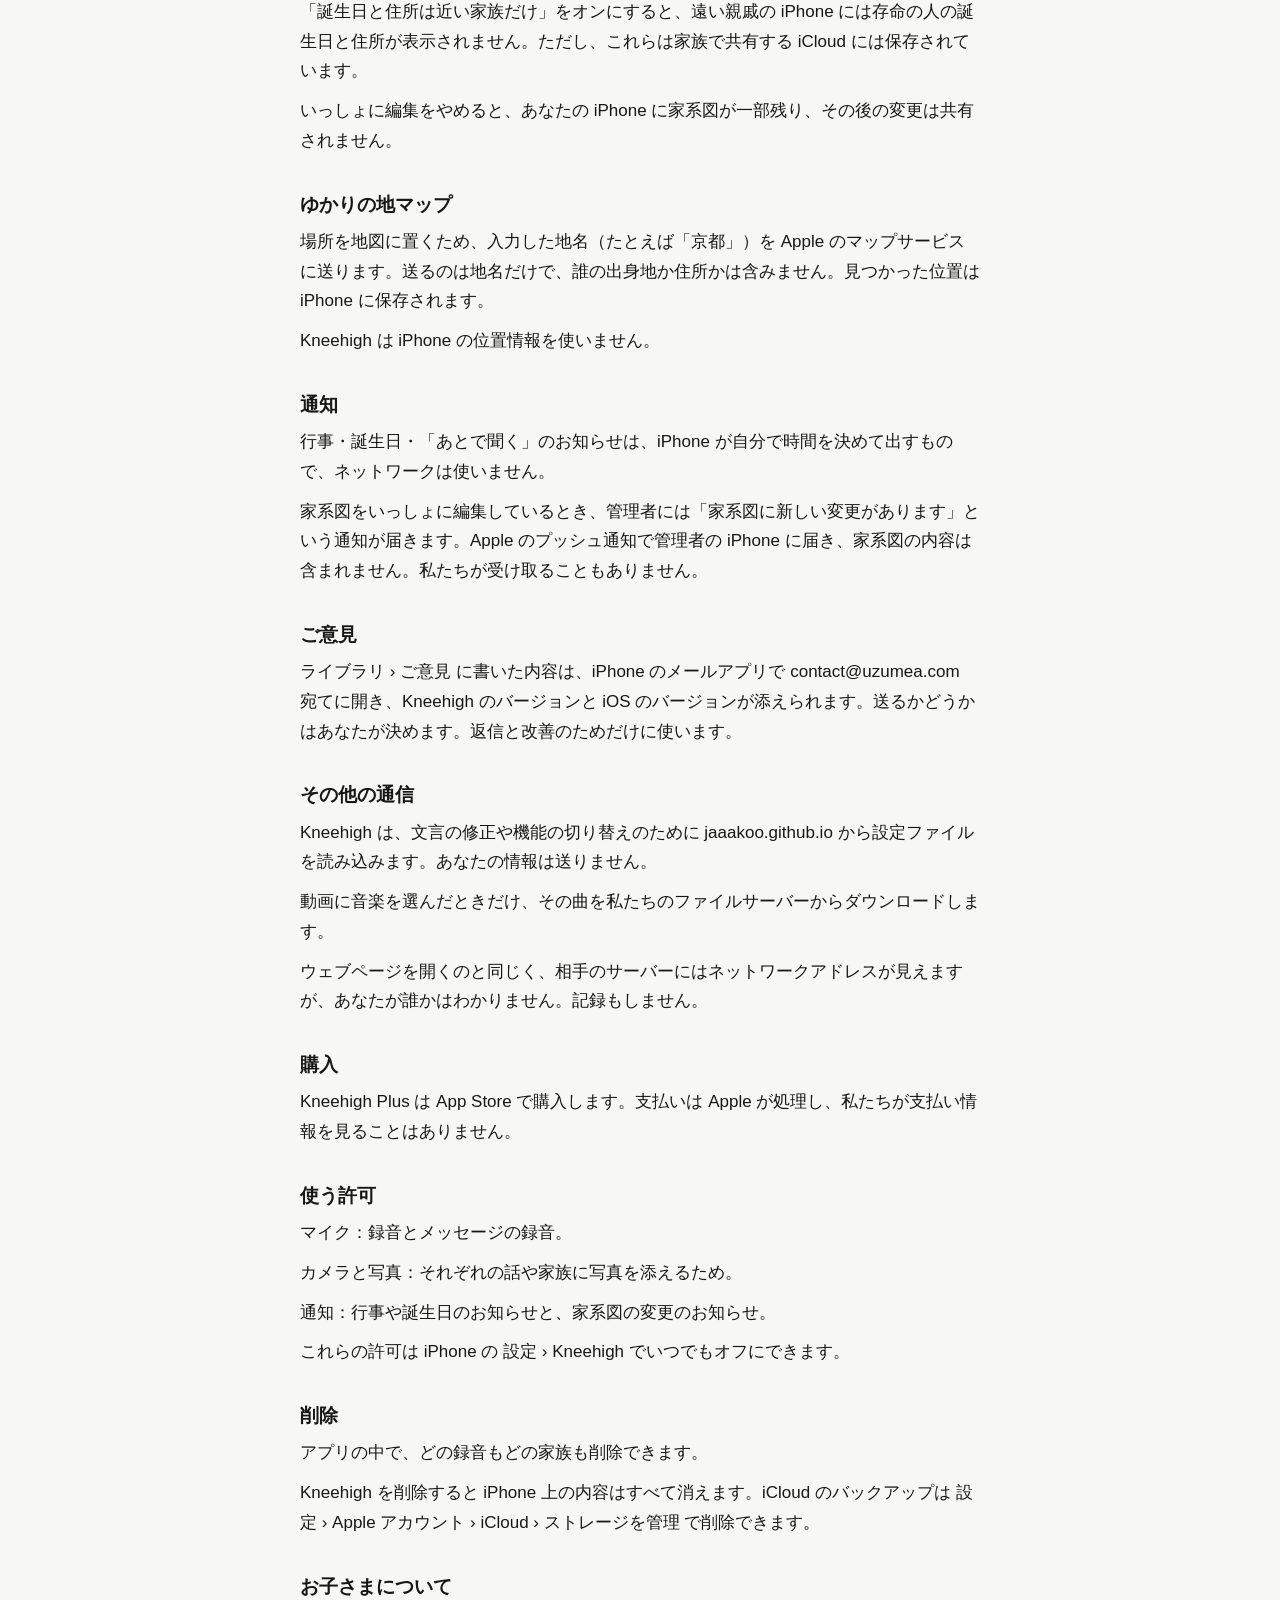
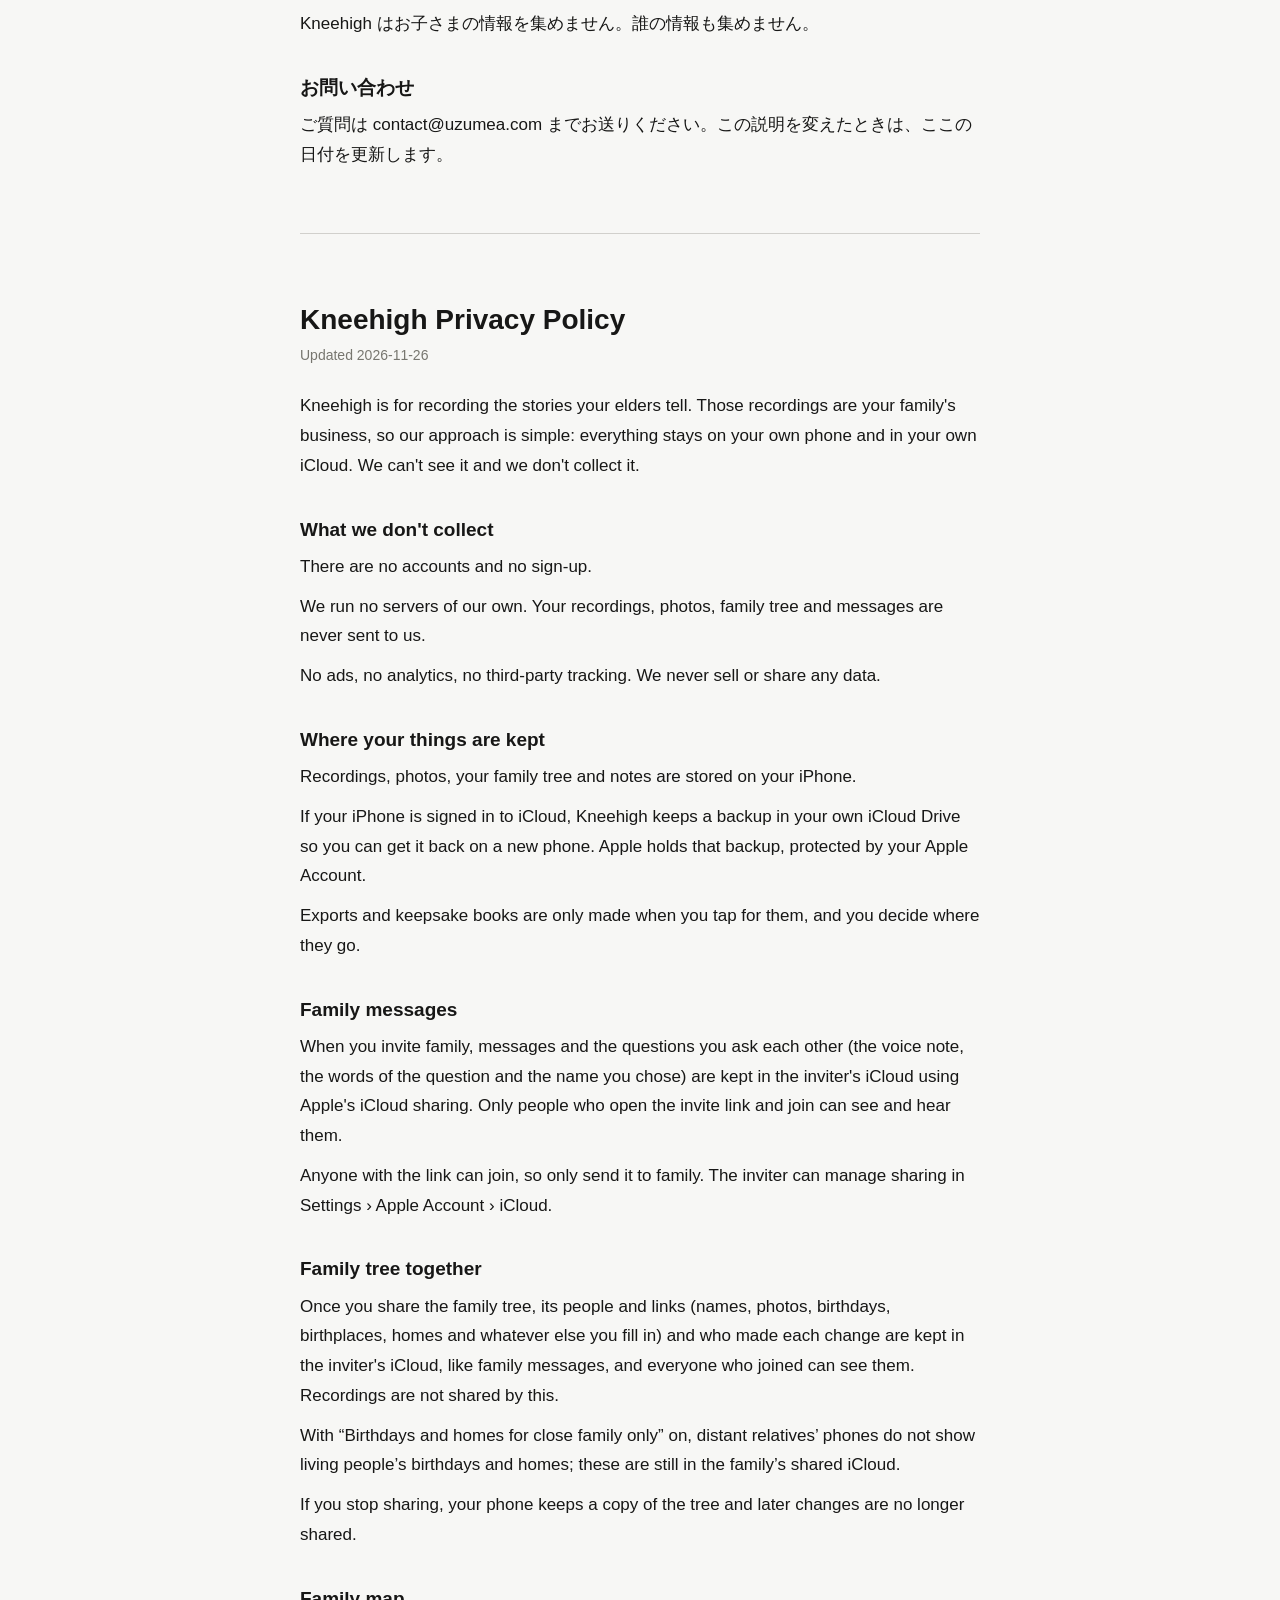
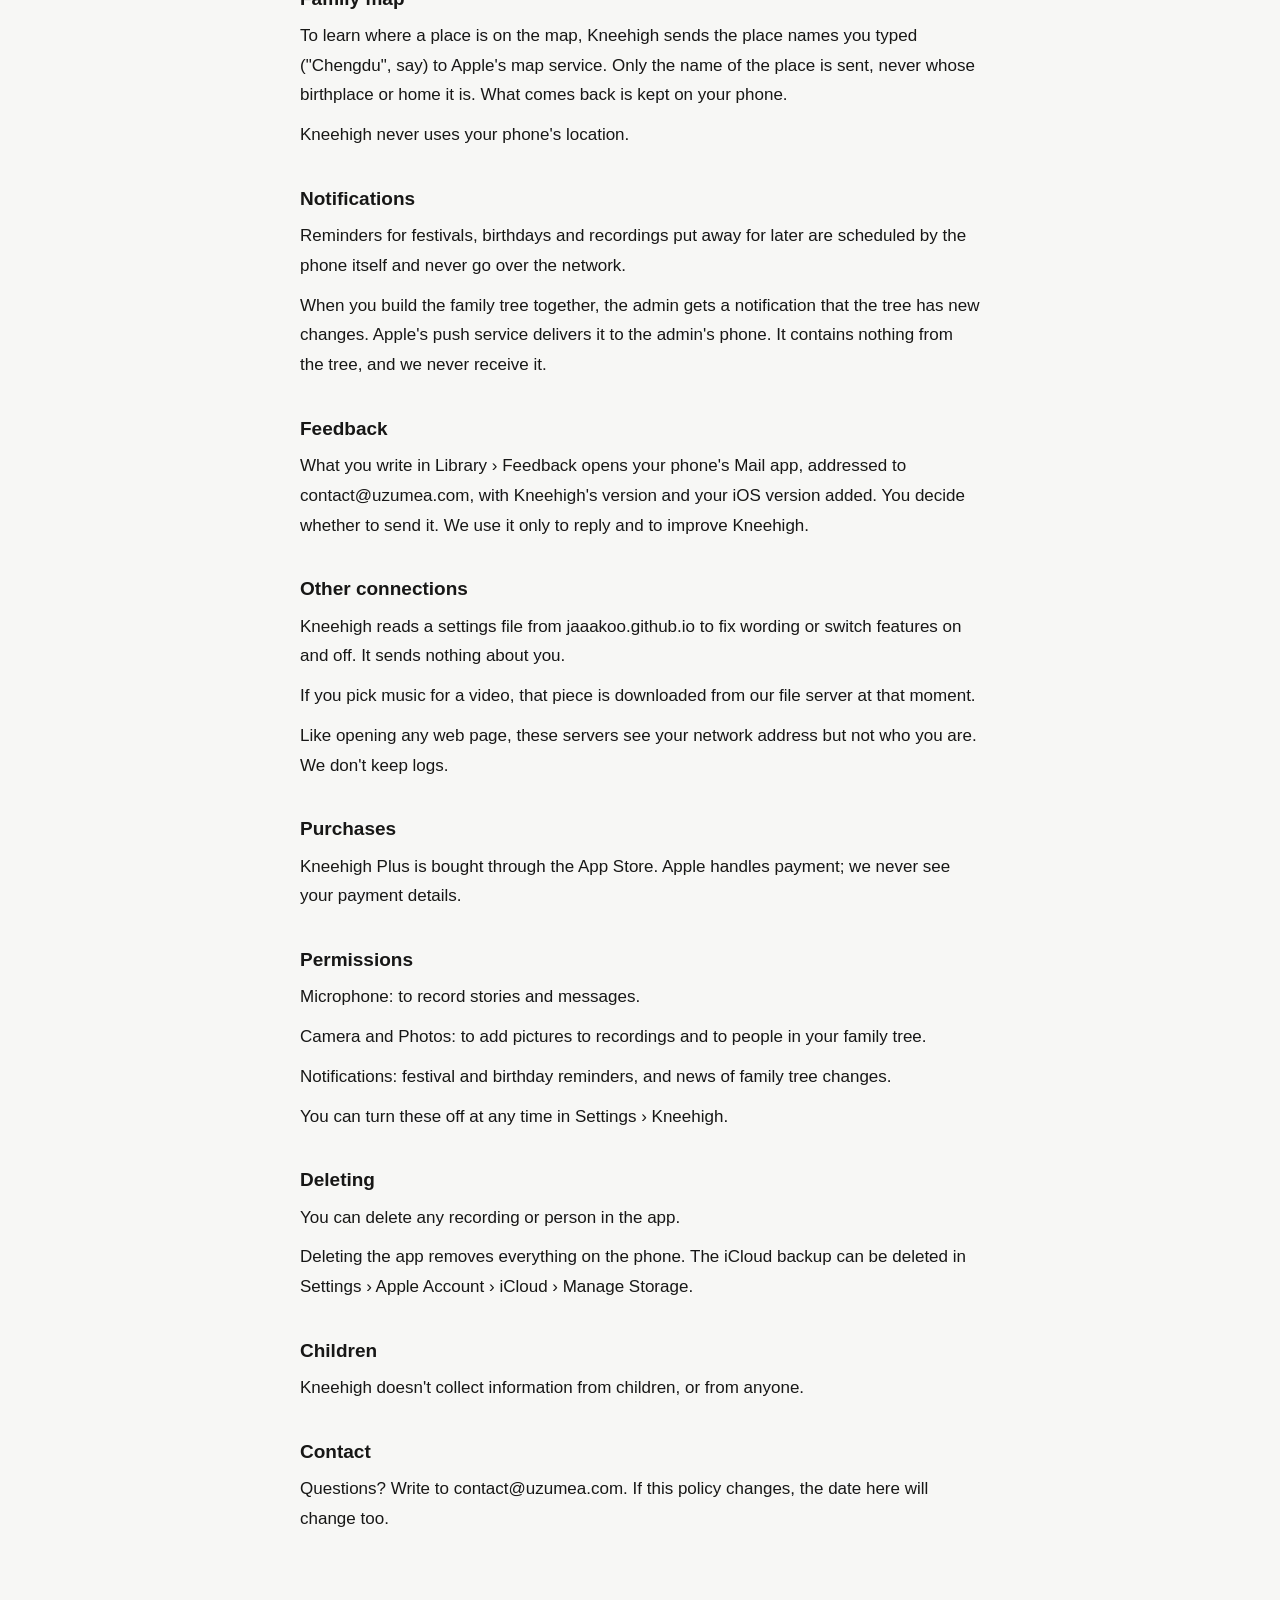
==== commit 12060e77: "隐私说明：通知、意见反馈、其他联网、购买；四种语言（简体、繁體、日本語、English） Co-Authored-By: Claude Opus 5.5 <noreply@anthropic.com>" ====
--- a/privacy.html
+++ b/privacy.html
@@ -3,7 +3,7 @@
 <head>
 <meta charset="utf-8">
 <meta name="viewport" content="width=device-width, initial-scale=1">
-<title>小板凳 · Kneehigh — 隐私说明 / Privacy Policy</title>
+<title>小板凳 · Kneehigh — 隐私说明 / 隱私說明 / プライバシー / Privacy Policy</title>
 <style>
 :root { color-scheme: light dark; --bg: #f7f7f5; --ink: #171716; --g: #77766f; --acc: #d2452b; }
 @media (prefers-color-scheme: dark) { :root { --bg: #141413; --ink: #f1f0ec; --g: #a3a29b; } }
@@ -19,10 +19,10 @@
 </style>
 </head>
 <body><main>
-<nav><a href="#zh">中文</a><a href="#en">English</a></nav>
+<nav><a href="#zh">简体中文</a><a href="#hant">繁體中文</a><a href="#ja">日本語</a><a href="#en">English</a></nav>
 <article lang="zh-Hans" id="zh">
 <h1>小板凳隐私说明</h1>
-<p class="d">更新于 2026-11-25</p>
+<p class="d">更新于 2026-11-26</p>
 <p>小板凳用来录下家里长辈讲的故事。这些录音是你家的私事，所以我们的做法很简单：东西都留在你自己的手机和你自己的 iCloud 里，我们看不到，也不收集。</p>
 <h2>我们不收集什么</h2>
 <p>没有账号，不需要注册。</p>
@@ -42,9 +42,21 @@
 <h2>足迹地图</h2>
 <p>为了知道一个地方在地图上的位置，小板凳会把你填的地名（比如“成都”）发给 Apple 的地图服务。发出去的只有地名，不带是谁的出生地或常住地。找到的位置存在你的手机上。</p>
 <p>小板凳不用你手机的定位。</p>
+<h2>通知</h2>
+<p>节日、生日和“留给以后听”的提醒是手机自己定好时间的，不经过网络。</p>
+<p>家谱一起编时，主管会收到“家谱有新的改动”的通知。这条通知由 Apple 的推送服务送到主管的手机上，里面没有家谱的内容，我们也收不到。</p>
+<h2>意见反馈</h2>
+<p>在 资料 › 意见反馈 里写的内容，会打开你手机的邮件 App，发到 contact@uzumea.com，并附上小板凳的版本号和 iOS 版本。发不发由你决定。我们只用这些来回信和改进小板凳。</p>
+<h2>其他联网</h2>
+<p>小板凳会从 jaaakoo.github.io 读一个设置文件，用来修正文字、开关功能，不带任何你的信息。</p>
+<p>做视频时如果选了配乐，才会从我们的文件服务器下载那首曲子。</p>
+<p>这些下载和打开一个网页一样，对方的服务器能看到你的网络地址，但不知道你是谁；我们不记录。</p>
+<h2>购买</h2>
+<p>小板凳 Plus 通过 App Store 购买，付款由 Apple 处理，我们看不到你的付款信息。</p>
 <h2>用到的权限</h2>
 <p>麦克风：录音和录留言。</p>
 <p>相机和照片：给每一期和家里人配照片。</p>
+<p>通知：节日、生日的提醒，和家谱改动的通知。</p>
 <p>这些权限随时可以在 iPhone 的 设置 › 小板凳 里关掉。</p>
 <h2>删除</h2>
 <p>在 App 里可以删掉任何一期、任何一位家人。</p>
@@ -54,9 +66,101 @@
 <h2>联系我们</h2>
 <p>有任何问题，请写信到 contact@uzumea.com。这份说明有变化时，会在这里更新日期。</p>
 </article>
+<article lang="zh-Hant" id="hant">
+<h1>小板凳隱私說明</h1>
+<p class="d">更新於 2026-11-26</p>
+<p>小板凳用來錄下家裡長輩講的故事。這些錄音是你家的私事，所以我們的做法很簡單：東西都留在你自己的手機和你自己的 iCloud 裡，我們看不到，也不收集。</p>
+<h2>我們不收集什麼</h2>
+<p>沒有帳號，不需要註冊。</p>
+<p>沒有我們自己的伺服器，你的錄音、照片、家譜、留言不會傳給我們。</p>
+<p>沒有廣告，沒有統計分析，沒有第三方追蹤，不賣也不分享任何資料。</p>
+<h2>你的東西存在哪裡</h2>
+<p>錄音、照片、家譜和文字都存在你的 iPhone 上。</p>
+<p>如果你的 iPhone 登入了 iCloud，小板凳會把一份備份放進你自己的 iCloud 雲盤，換手機或重灌時可以找回。這份備份由 Apple 保管，受你的 Apple 帳號保護。</p>
+<p>匯出和紀念冊只在你點了之後生成，由你決定存到哪裡、發給誰。</p>
+<h2>家人留言</h2>
+<p>你邀請家人後，留言和你們互相問的問題（語音、問題的文字和你填的稱呼）透過 Apple 的 iCloud 共享功能，存放在邀請人的 iCloud 裡，只有拿到邀請連結並加入的人能看到和聽到。</p>
+<p>誰拿到連結誰就能加入，所以請只發給家裡人。邀請人可以在 iPhone 的 設定 › Apple 帳號 › iCloud 裡管理共享。</p>
+<h2>家譜一起編</h2>
+<p>開啟家譜一起編後，家譜裡的人和關係（名字、照片、生日、出生地、常住地等你填的內容）以及每一次改動是誰改的，會和家人留言一樣存放在邀請人的 iCloud 裡，加入的家人都能看到。錄音不會因此共享。</p>
+<p>“生日和住處只給近親看”開啟後，遠房親戚的手機上不顯示在世的人的生日和住處；這些內容仍然存在全家共享的 iCloud 裡。</p>
+<p>不再一起編以後，你手機上留著一份家譜，之後的改動不再共享。</p>
+<h2>足跡地圖</h2>
+<p>為了知道一個地方在地圖上的位置，小板凳會把你填的地名（比如“成都”）發給 Apple 的地圖服務。發出去的只有地名，不帶是誰的出生地或常住地。找到的位置存在你的手機上。</p>
+<p>小板凳不用你手機的定位。</p>
+<h2>通知</h2>
+<p>節日、生日和“留給以後聽”的提醒是手機自己定好時間的，不經過網路。</p>
+<p>家譜一起編時，主管會收到“家譜有新的改動”的通知。這條通知由 Apple 的推送服務送到主管的手機上，裡面沒有家譜的內容，我們也收不到。</p>
+<h2>意見反饋</h2>
+<p>在 資料 › 意見反饋 裡寫的內容，會打開你手機的郵件 App，發到 contact@uzumea.com，並附上小板凳的版本號和 iOS 版本。發不發由你決定。我們只用這些來回信和改進小板凳。</p>
+<h2>其他聯網</h2>
+<p>小板凳會從 jaaakoo.github.io 讀一個設定檔案，用來修正文字、開關功能，不帶任何你的資訊。</p>
+<p>做影片時如果選了配樂，才會從我們的檔案伺服器下載那首曲子。</p>
+<p>這些下載和開啟一個網頁一樣，對方的伺服器能看到你的網路地址，但不知道你是誰；我們不記錄。</p>
+<h2>購買</h2>
+<p>小板凳 Plus 透過 App Store 購買，付款由 Apple 處理，我們看不到你的付款資訊。</p>
+<h2>用到的許可權</h2>
+<p>麥克風：錄音和錄留言。</p>
+<p>相機和照片：給每一期和家裡人配照片。</p>
+<p>通知：節日、生日的提醒，和家譜改動的通知。</p>
+<p>這些許可權隨時可以在 iPhone 的 設定 › 小板凳 裡關掉。</p>
+<h2>刪除</h2>
+<p>在 App 裡可以刪掉任何一期、任何一位家人。</p>
+<p>刪掉小板凳 App 會清掉手機上的全部內容；iCloud 裡的備份可以在 設定 › Apple 帳號 › iCloud › 管理儲存 裡刪除。</p>
+<h2>兒童</h2>
+<p>小板凳不面向兒童收集任何資訊，也不收集任何人的資訊。</p>
+<h2>聯絡我們</h2>
+<p>有任何問題，請寫信到 contact@uzumea.com。這份說明有變化時，會在這裡更新日期。</p>
+</article>
+<article lang="ja" id="ja">
+<h1>Kneehigh プライバシーについて</h1>
+<p class="d">更新日 2026-11-26</p>
+<p>Kneehigh は、家族が語る思い出を録音して残すためのアプリです。録音は家族だけのもの。だから方針はシンプルです。データはすべてあなたの iPhone とあなた自身の iCloud に保存され、私たちが見ることも集めることもありません。</p>
+<h2>集めないもの</h2>
+<p>アカウントはなく、登録も不要です。</p>
+<p>私たち自身のサーバーはありません。録音、写真、家系図、メッセージが私たちに送られることはありません。</p>
+<p>広告、利用状況の分析、第三者によるトラッキングはありません。データを売ったり共有したりすることもありません。</p>
+<h2>保存される場所</h2>
+<p>録音、写真、家系図、メモは iPhone に保存されます。</p>
+<p>iPhone で iCloud にサインインしている場合、Kneehigh はあなた自身の iCloud Drive にバックアップを置きます。機種変更や再インストールのときに戻せます。このバックアップは Apple が保管し、あなたの Apple アカウントで守られます。</p>
+<p>書き出しとアルバムは、あなたが操作したときだけ作られ、保存先や送る相手はあなたが決めます。</p>
+<h2>家族のメッセージ</h2>
+<p>家族を招待すると、メッセージや互いへの質問（音声、質問の文、あなたが入れた呼び名）は Apple の iCloud 共有機能で招待した人の iCloud に保存され、招待リンクから参加した人だけが見たり聞いたりできます。</p>
+<p>リンクを受け取った人は誰でも参加できるため、家族にだけ送ってください。招待した人は iPhone の 設定 › Apple アカウント › iCloud で共有を管理できます。</p>
+<h2>家系図をいっしょに編集</h2>
+<p>いっしょに編集をオンにすると、家系図の人と関係（名前、写真、誕生日、出身地、住んでいる所など入力した内容）と、誰がいつ変更したかが、家族のメッセージと同じく招待した人の iCloud に保存され、参加した家族全員が見られます。録音は共有されません。</p>
+<p>「誕生日と住所は近い家族だけ」をオンにすると、遠い親戚の iPhone には存命の人の誕生日と住所が表示されません。ただし、これらは家族で共有する iCloud には保存されています。</p>
+<p>いっしょに編集をやめると、あなたの iPhone に家系図が一部残り、その後の変更は共有されません。</p>
+<h2>ゆかりの地マップ</h2>
+<p>場所を地図に置くため、入力した地名（たとえば「京都」）を Apple のマップサービスに送ります。送るのは地名だけで、誰の出身地か住所かは含みません。見つかった位置は iPhone に保存されます。</p>
+<p>Kneehigh は iPhone の位置情報を使いません。</p>
+<h2>通知</h2>
+<p>行事・誕生日・「あとで聞く」のお知らせは、iPhone が自分で時間を決めて出すもので、ネットワークは使いません。</p>
+<p>家系図をいっしょに編集しているとき、管理者には「家系図に新しい変更があります」という通知が届きます。Apple のプッシュ通知で管理者の iPhone に届き、家系図の内容は含まれません。私たちが受け取ることもありません。</p>
+<h2>ご意見</h2>
+<p>ライブラリ › ご意見 に書いた内容は、iPhone のメールアプリで contact@uzumea.com 宛てに開き、Kneehigh のバージョンと iOS のバージョンが添えられます。送るかどうかはあなたが決めます。返信と改善のためだけに使います。</p>
+<h2>その他の通信</h2>
+<p>Kneehigh は、文言の修正や機能の切り替えのために jaaakoo.github.io から設定ファイルを読み込みます。あなたの情報は送りません。</p>
+<p>動画に音楽を選んだときだけ、その曲を私たちのファイルサーバーからダウンロードします。</p>
+<p>ウェブページを開くのと同じく、相手のサーバーにはネットワークアドレスが見えますが、あなたが誰かはわかりません。記録もしません。</p>
+<h2>購入</h2>
+<p>Kneehigh Plus は App Store で購入します。支払いは Apple が処理し、私たちが支払い情報を見ることはありません。</p>
+<h2>使う許可</h2>
+<p>マイク：録音とメッセージの録音。</p>
+<p>カメラと写真：それぞれの話や家族に写真を添えるため。</p>
+<p>通知：行事や誕生日のお知らせと、家系図の変更のお知らせ。</p>
+<p>これらの許可は iPhone の 設定 › Kneehigh でいつでもオフにできます。</p>
+<h2>削除</h2>
+<p>アプリの中で、どの録音もどの家族も削除できます。</p>
+<p>Kneehigh を削除すると iPhone 上の内容はすべて消えます。iCloud のバックアップは 設定 › Apple アカウント › iCloud › ストレージを管理 で削除できます。</p>
+<h2>お子さまについて</h2>
+<p>Kneehigh はお子さまの情報を集めません。誰の情報も集めません。</p>
+<h2>お問い合わせ</h2>
+<p>ご質問は contact@uzumea.com までお送りください。この説明を変えたときは、ここの日付を更新します。</p>
+</article>
 <article lang="en" id="en">
 <h1>Kneehigh Privacy Policy</h1>
-<p class="d">Updated 2026-11-25</p>
+<p class="d">Updated 2026-11-26</p>
 <p>Kneehigh is for recording the stories your elders tell. Those recordings are your family's business, so our approach is simple: everything stays on your own phone and in your own iCloud. We can't see it and we don't collect it.</p>
 <h2>What we don't collect</h2>
 <p>There are no accounts and no sign-up.</p>
@@ -76,9 +180,21 @@
 <h2>Family map</h2>
 <p>To learn where a place is on the map, Kneehigh sends the place names you typed (&quot;Chengdu&quot;, say) to Apple's map service. Only the name of the place is sent, never whose birthplace or home it is. What comes back is kept on your phone.</p>
 <p>Kneehigh never uses your phone's location.</p>
+<h2>Notifications</h2>
+<p>Reminders for festivals, birthdays and recordings put away for later are scheduled by the phone itself and never go over the network.</p>
+<p>When you build the family tree together, the admin gets a notification that the tree has new changes. Apple's push service delivers it to the admin's phone. It contains nothing from the tree, and we never receive it.</p>
+<h2>Feedback</h2>
+<p>What you write in Library › Feedback opens your phone's Mail app, addressed to contact@uzumea.com, with Kneehigh's version and your iOS version added. You decide whether to send it. We use it only to reply and to improve Kneehigh.</p>
+<h2>Other connections</h2>
+<p>Kneehigh reads a settings file from jaaakoo.github.io to fix wording or switch features on and off. It sends nothing about you.</p>
+<p>If you pick music for a video, that piece is downloaded from our file server at that moment.</p>
+<p>Like opening any web page, these servers see your network address but not who you are. We don't keep logs.</p>
+<h2>Purchases</h2>
+<p>Kneehigh Plus is bought through the App Store. Apple handles payment; we never see your payment details.</p>
 <h2>Permissions</h2>
 <p>Microphone: to record stories and messages.</p>
 <p>Camera and Photos: to add pictures to recordings and to people in your family tree.</p>
+<p>Notifications: festival and birthday reminders, and news of family tree changes.</p>
 <p>You can turn these off at any time in Settings › Kneehigh.</p>
 <h2>Deleting</h2>
 <p>You can delete any recording or person in the app.</p>
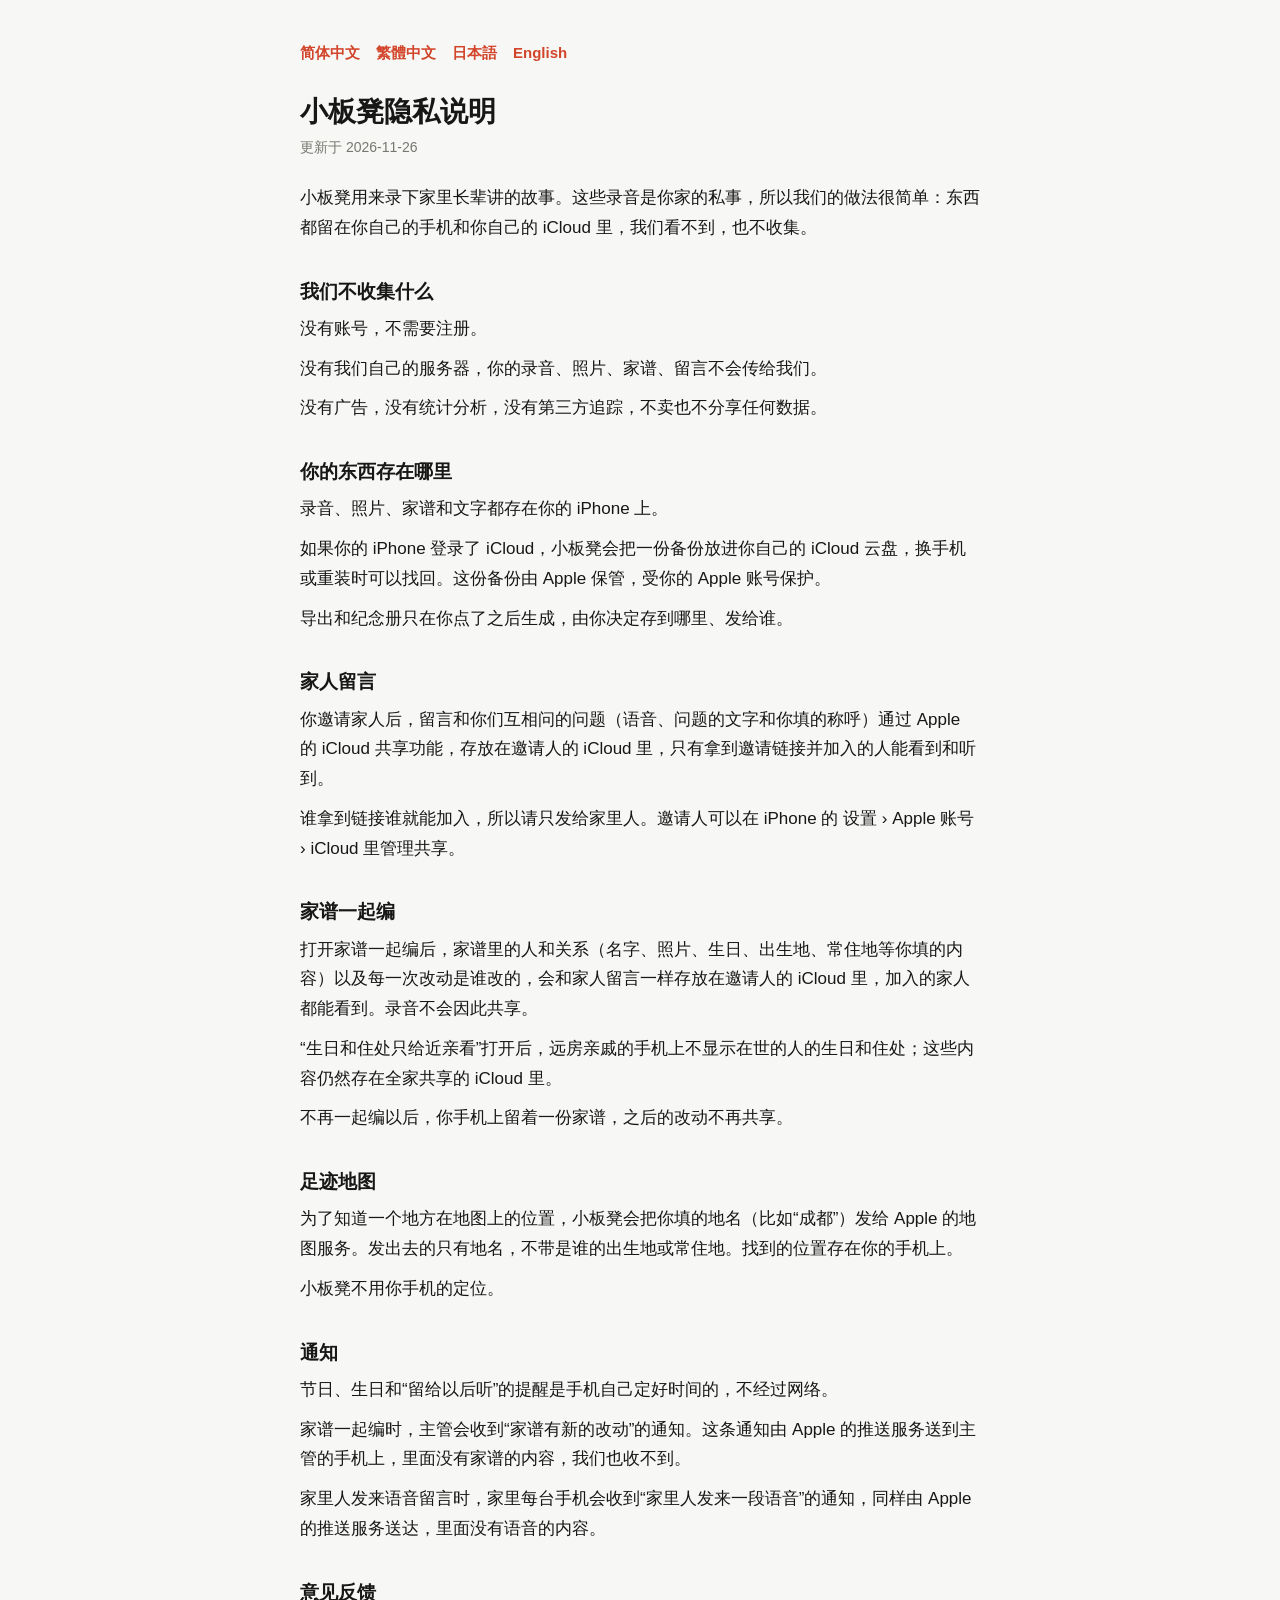
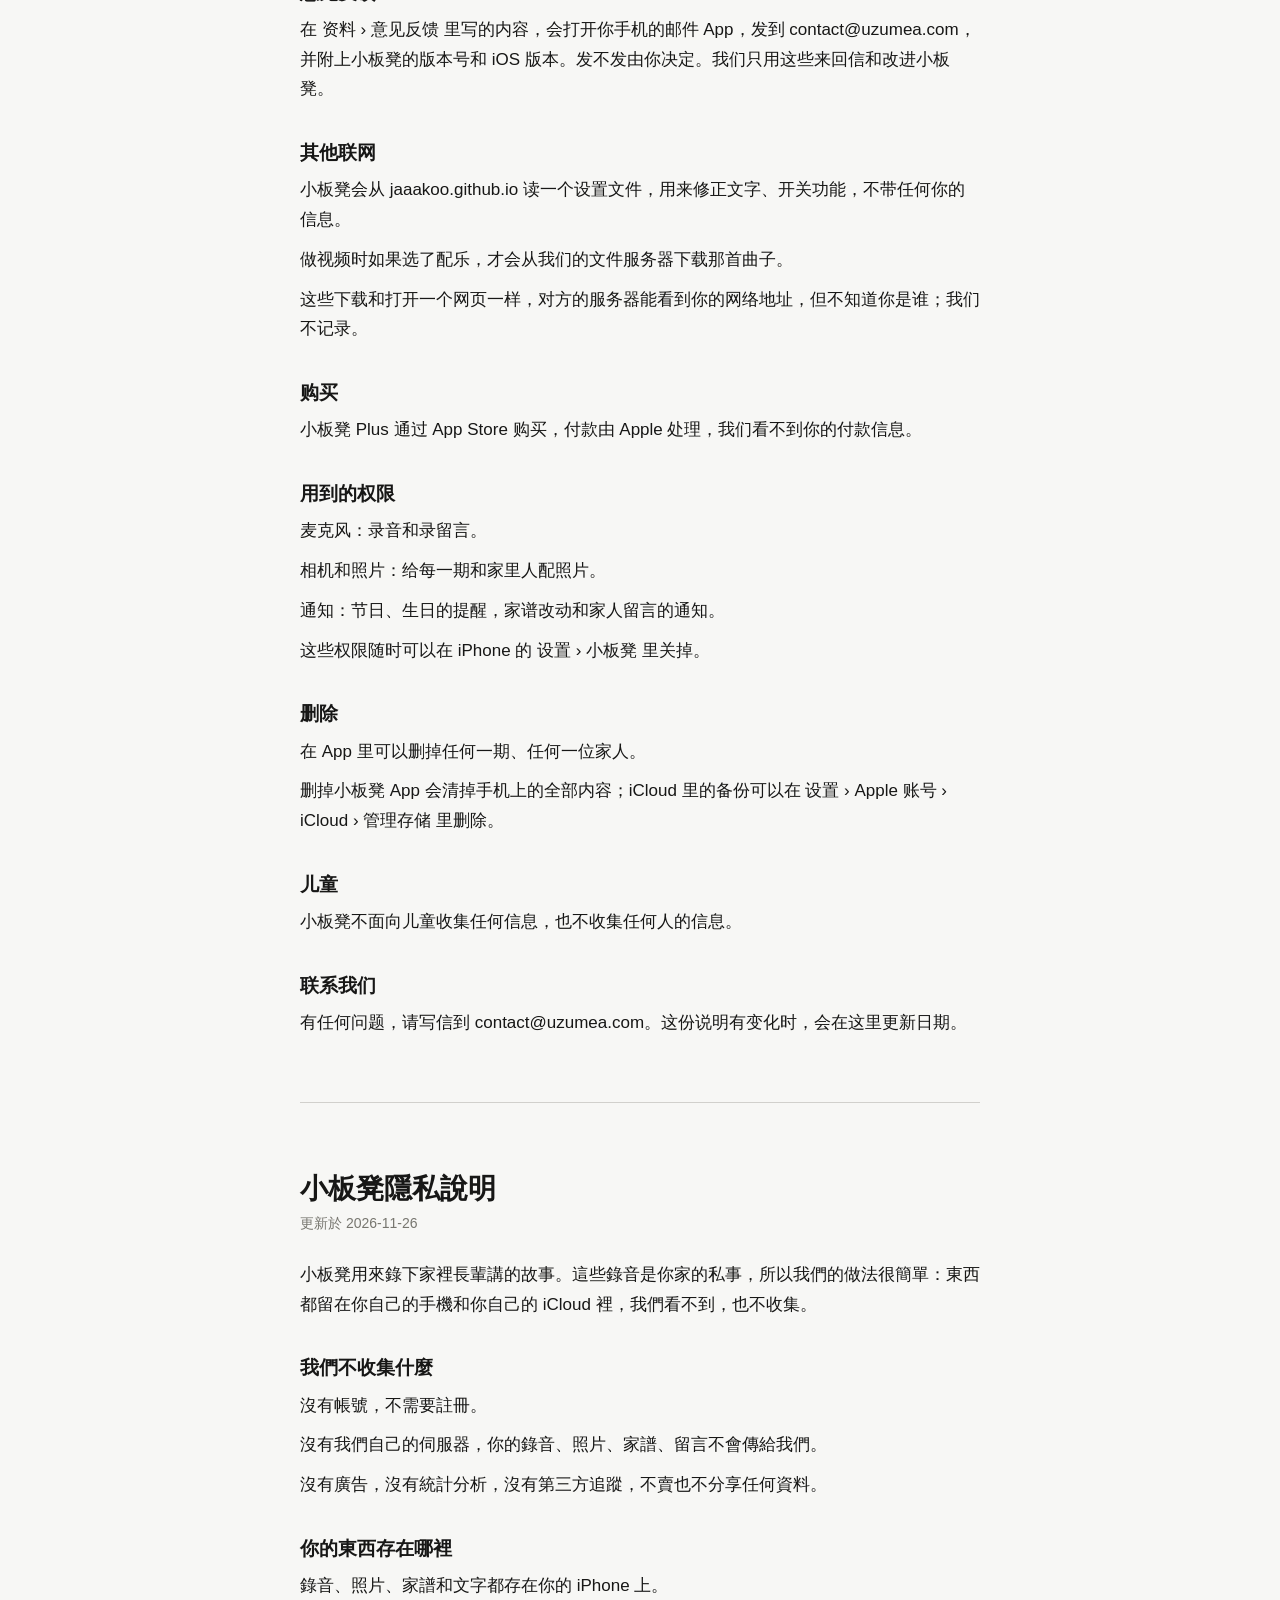
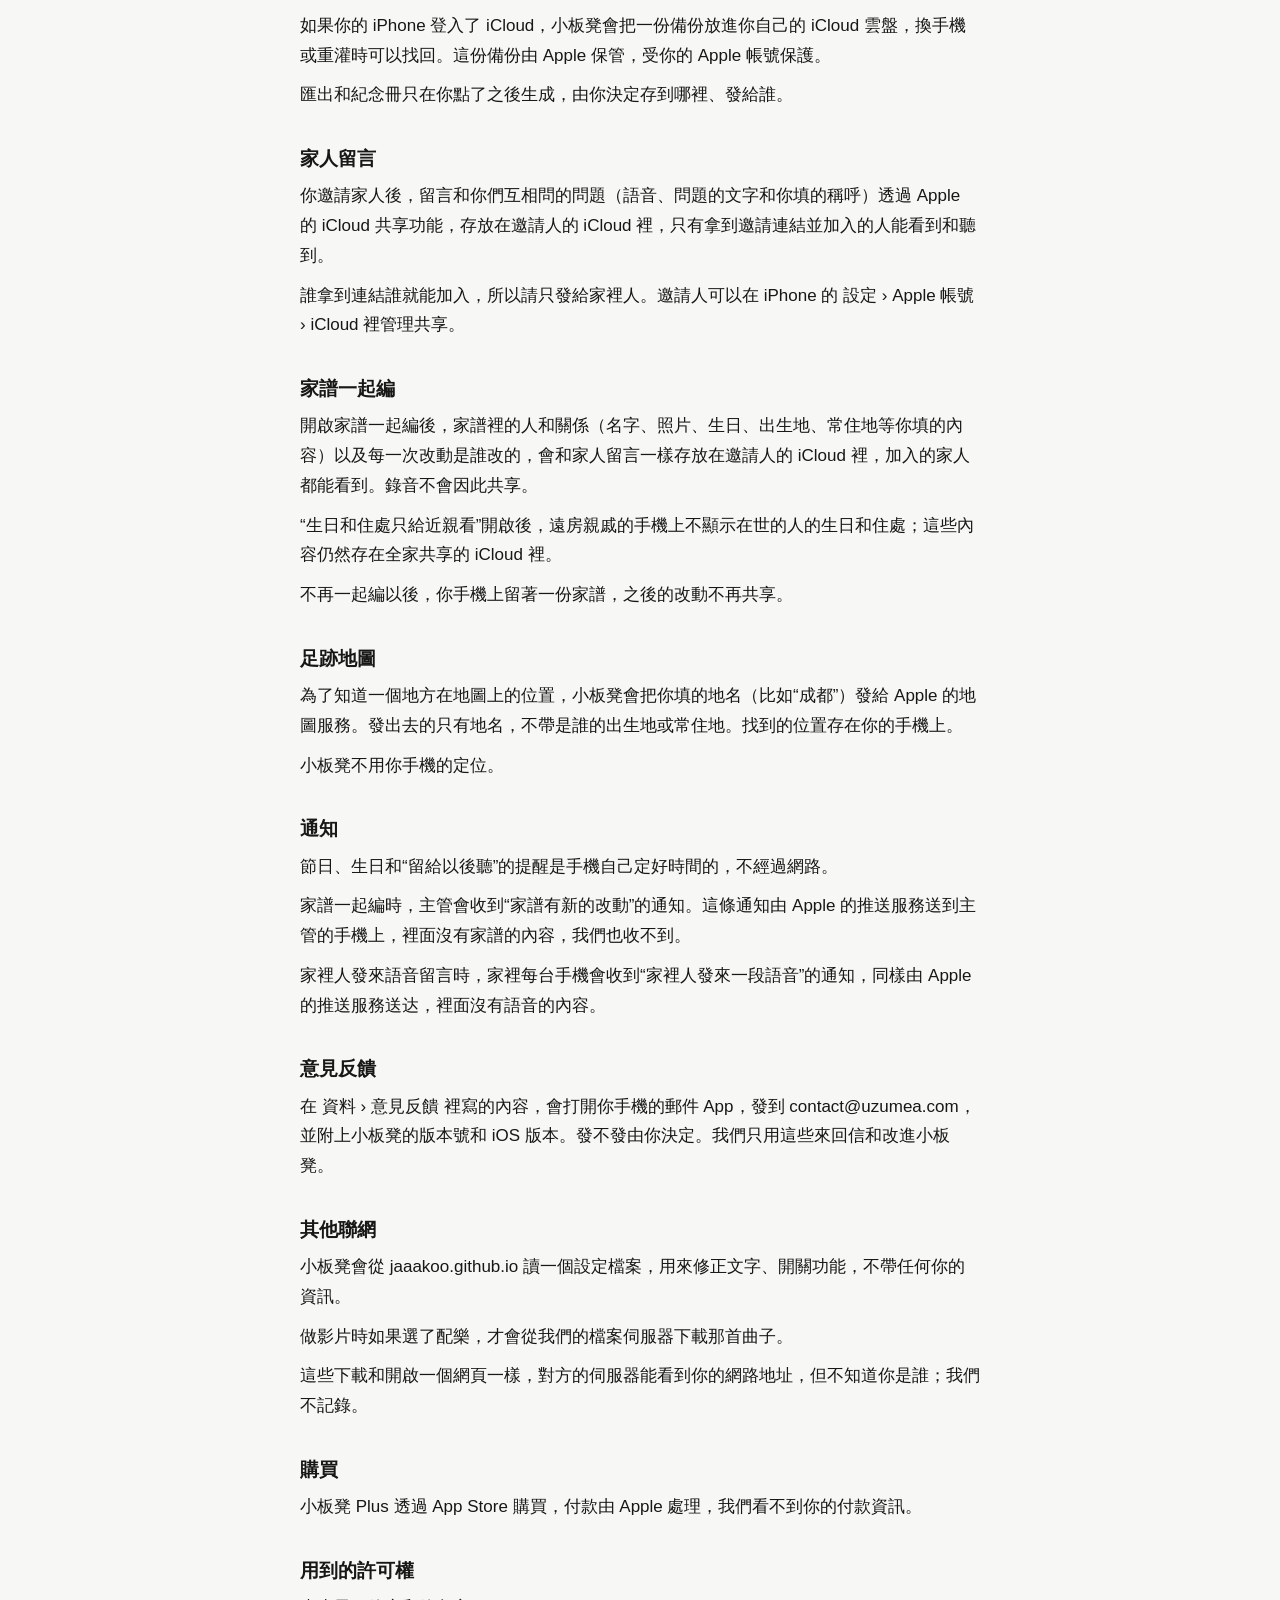
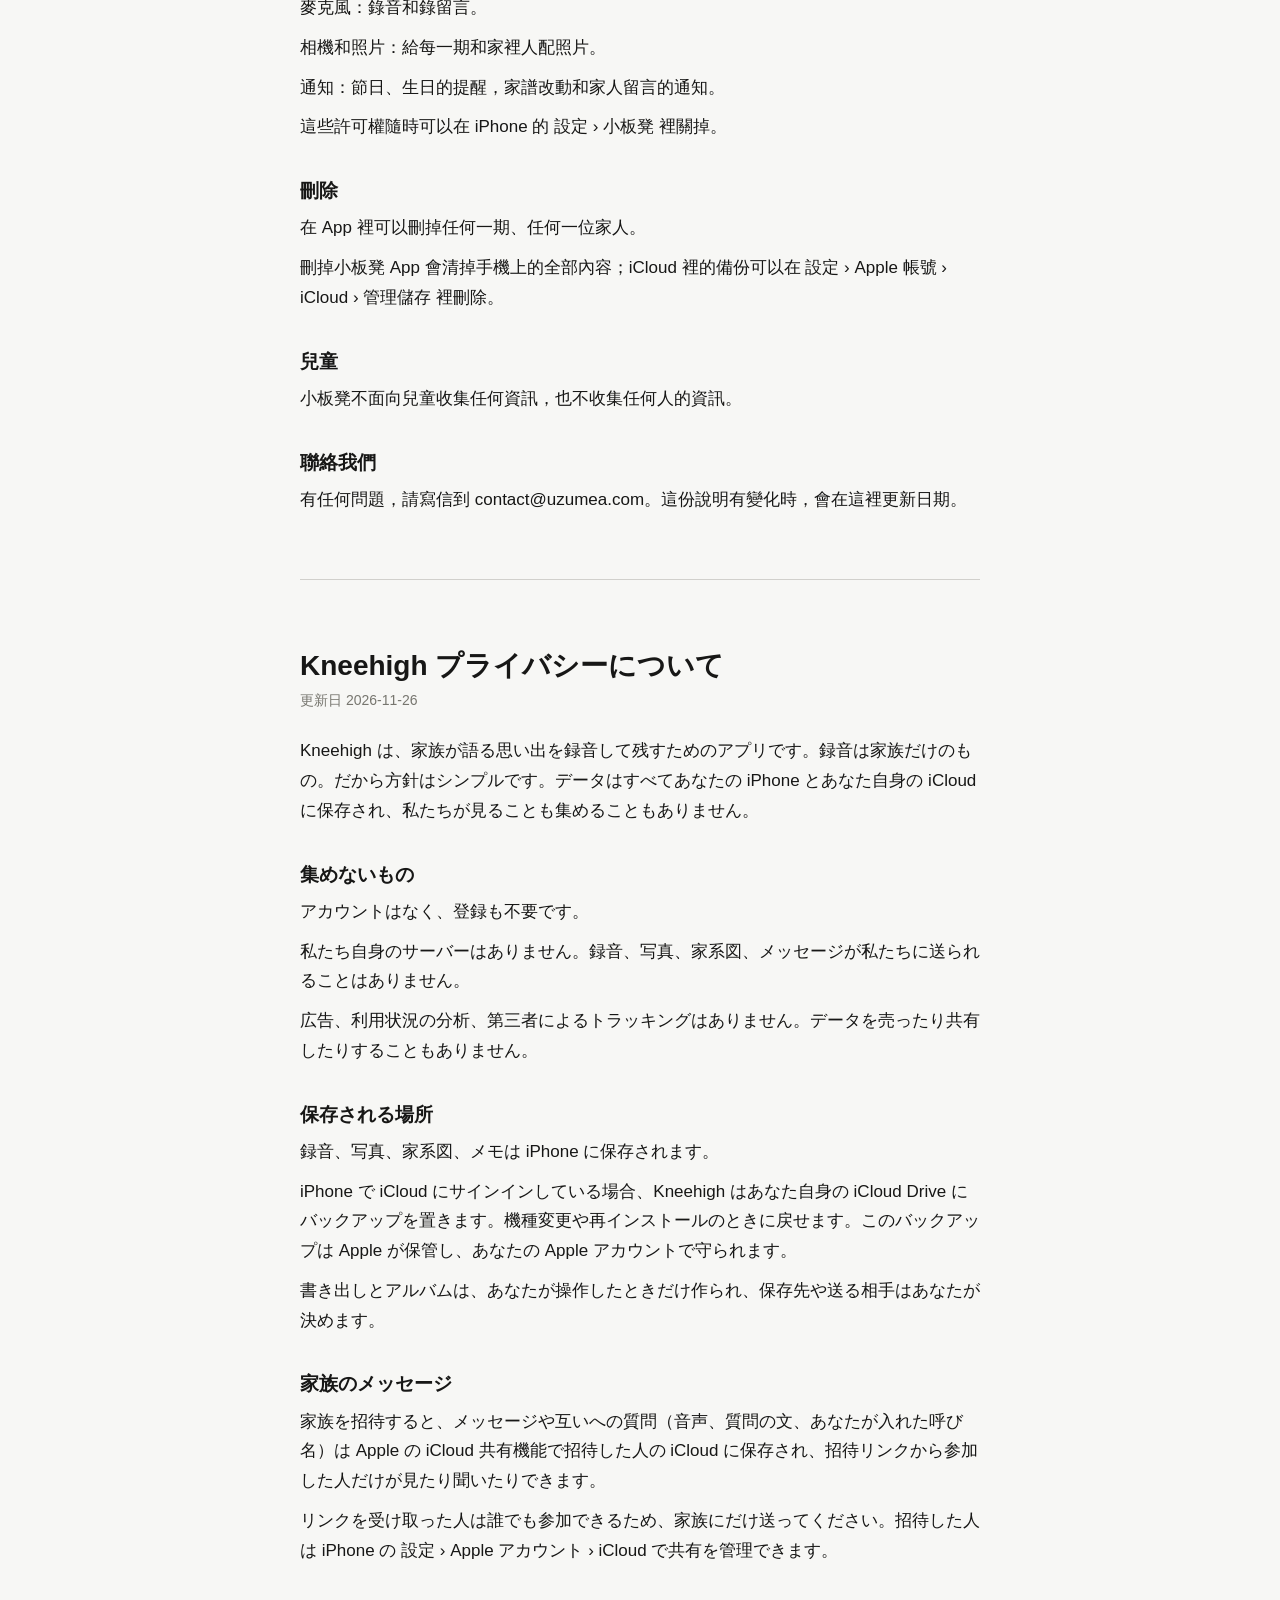
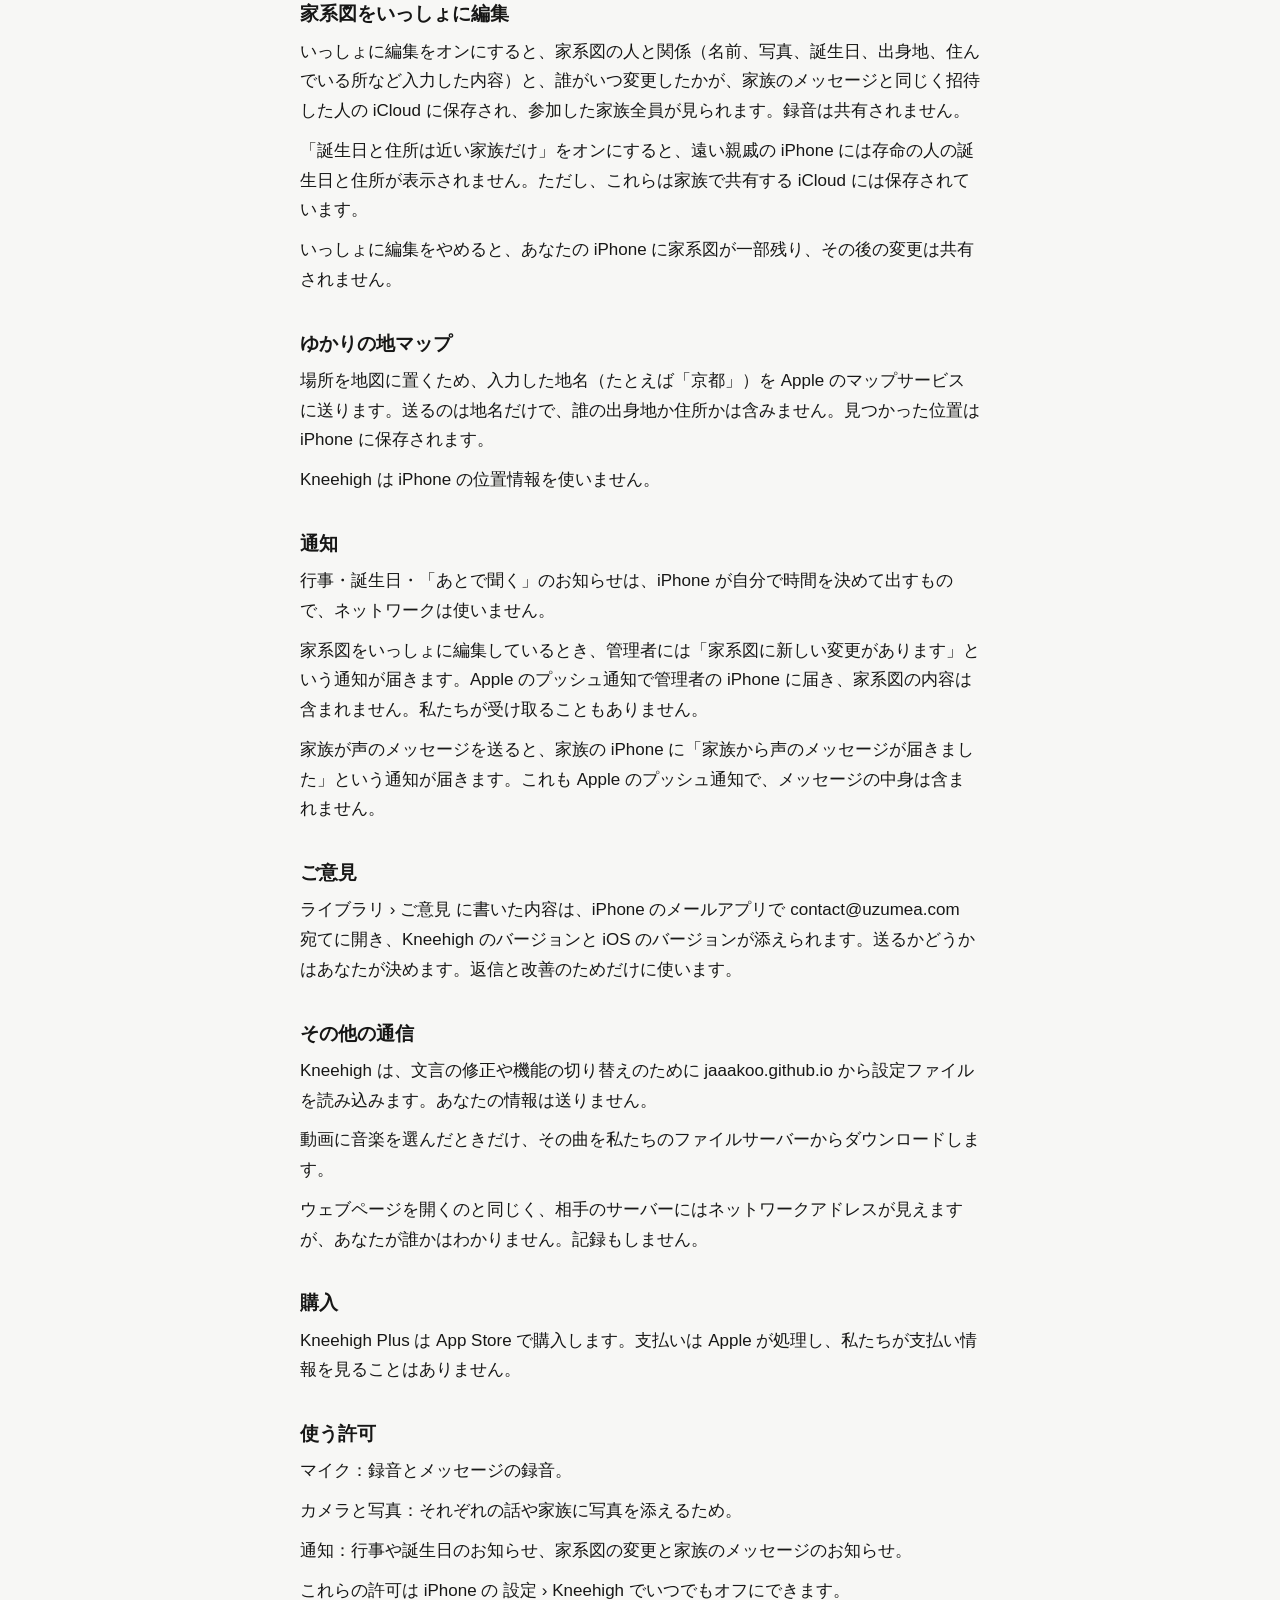
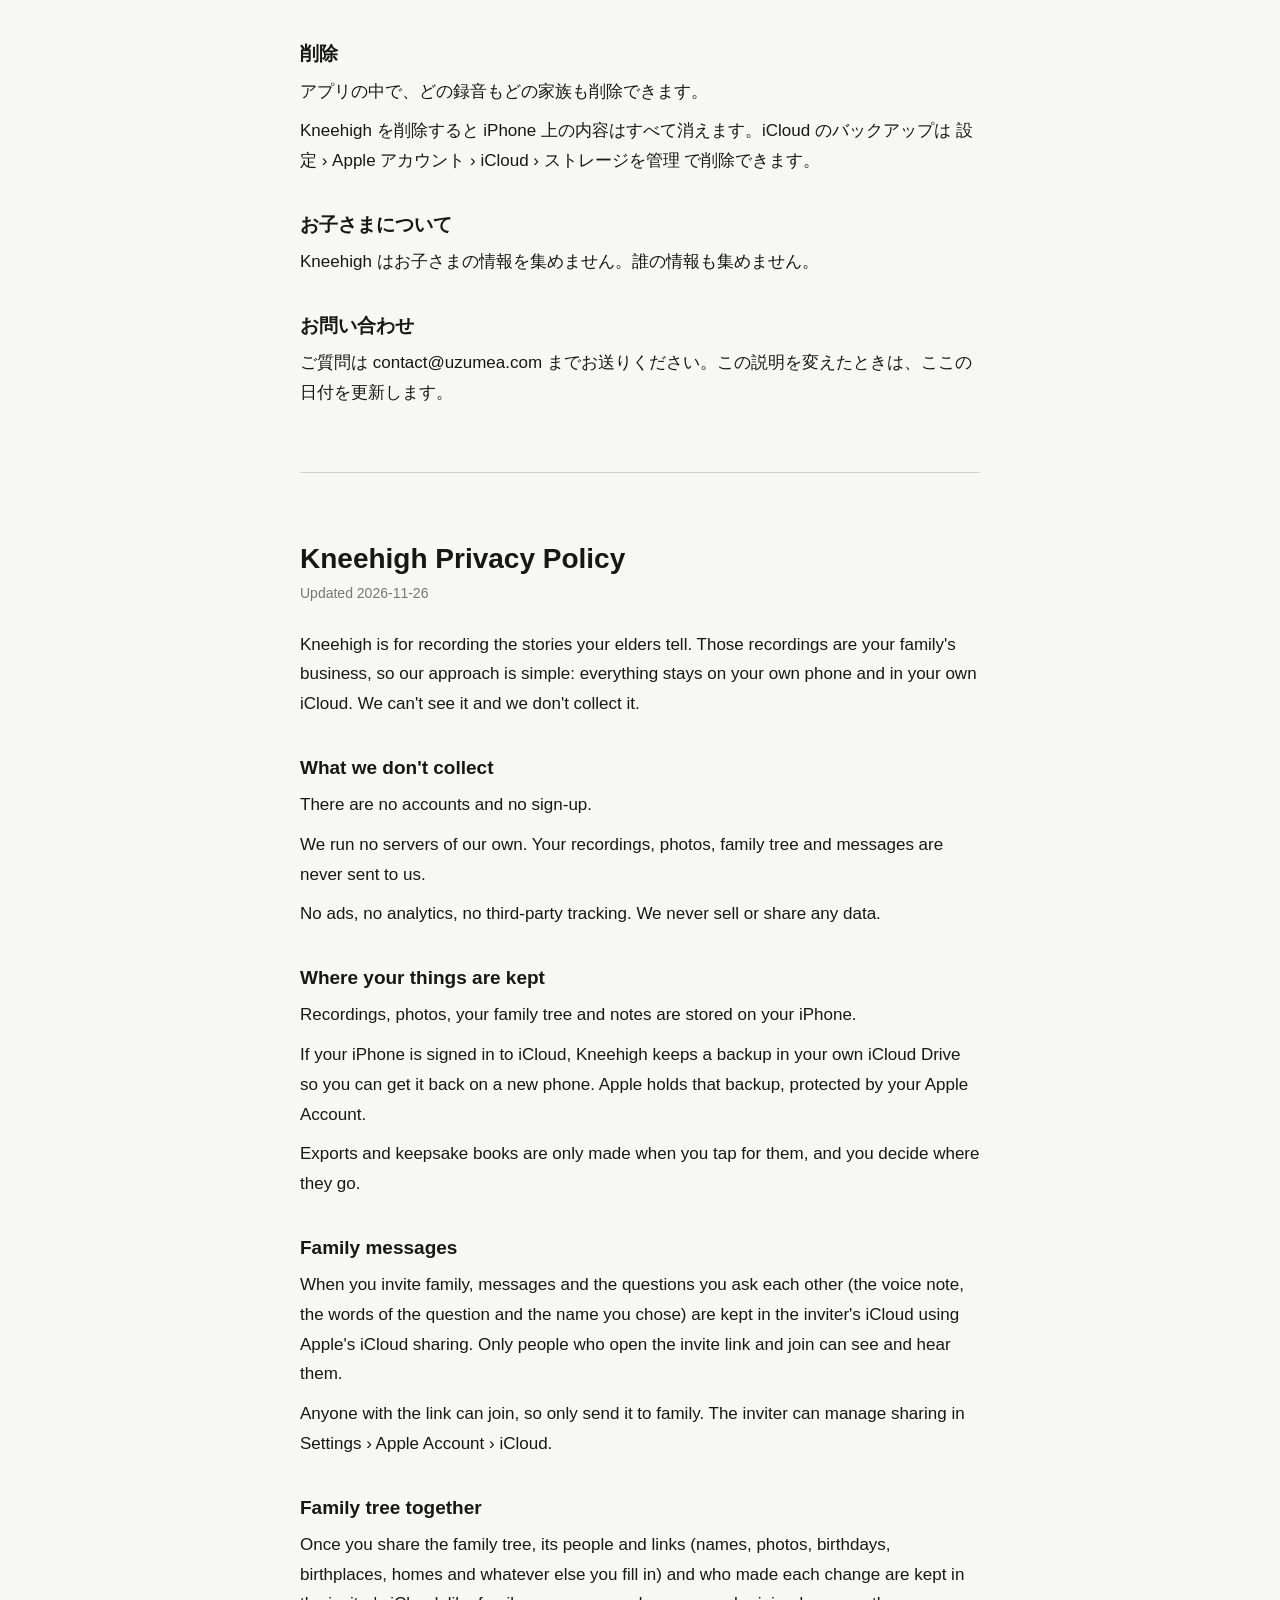
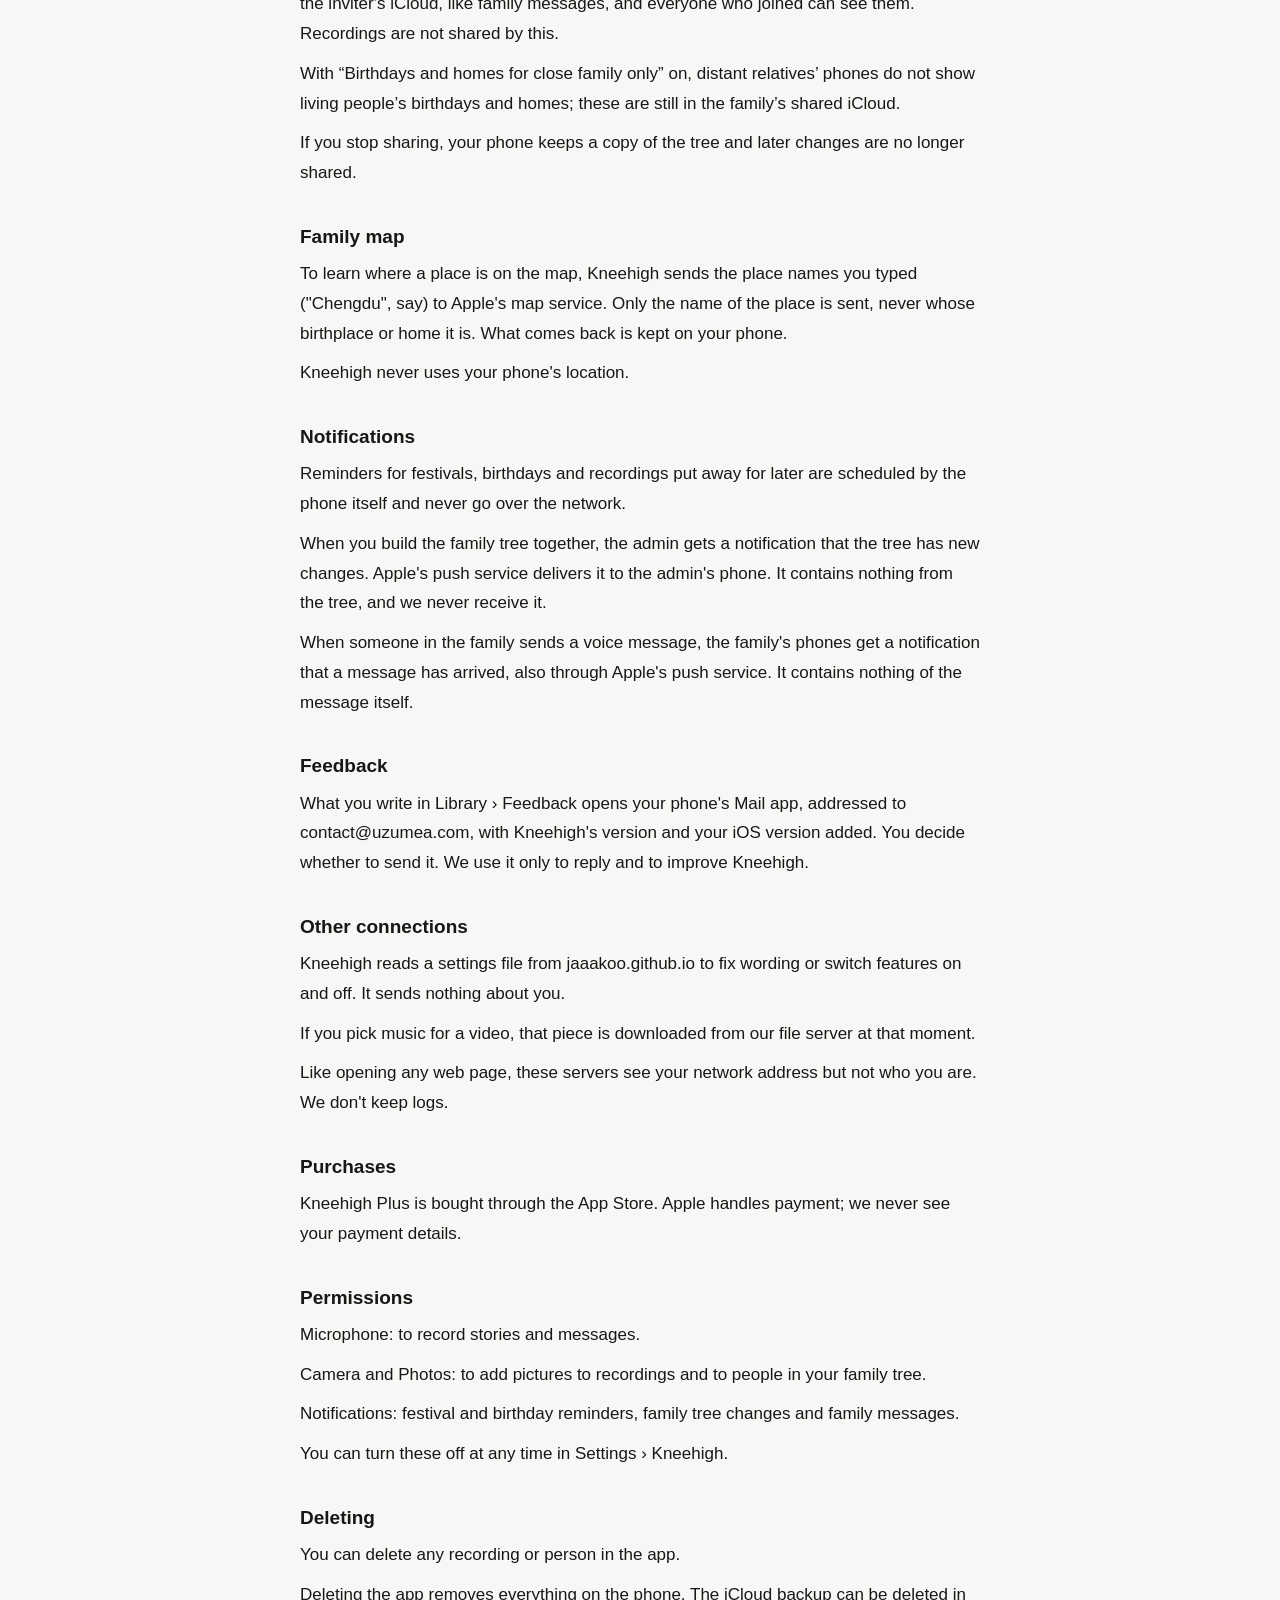
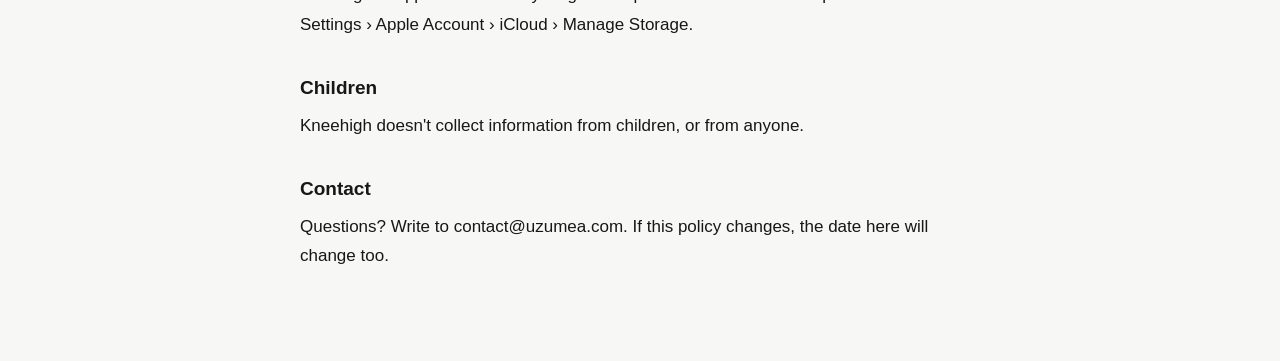
==== commit 6c321aa4: "隐私说明：家人留言的通知 Co-Authored-By: Claude Opus 5.5 <noreply@anthropic.com> Claude-Session: https://claude." ====
--- a/privacy.html
+++ b/privacy.html
@@ -45,6 +45,7 @@
 <h2>通知</h2>
 <p>节日、生日和“留给以后听”的提醒是手机自己定好时间的，不经过网络。</p>
 <p>家谱一起编时，主管会收到“家谱有新的改动”的通知。这条通知由 Apple 的推送服务送到主管的手机上，里面没有家谱的内容，我们也收不到。</p>
+<p>家里人发来语音留言时，家里每台手机会收到“家里人发来一段语音”的通知，同样由 Apple 的推送服务送达，里面没有语音的内容。</p>
 <h2>意见反馈</h2>
 <p>在 资料 › 意见反馈 里写的内容，会打开你手机的邮件 App，发到 contact@uzumea.com，并附上小板凳的版本号和 iOS 版本。发不发由你决定。我们只用这些来回信和改进小板凳。</p>
 <h2>其他联网</h2>
@@ -56,7 +57,7 @@
 <h2>用到的权限</h2>
 <p>麦克风：录音和录留言。</p>
 <p>相机和照片：给每一期和家里人配照片。</p>
-<p>通知：节日、生日的提醒，和家谱改动的通知。</p>
+<p>通知：节日、生日的提醒，家谱改动和家人留言的通知。</p>
 <p>这些权限随时可以在 iPhone 的 设置 › 小板凳 里关掉。</p>
 <h2>删除</h2>
 <p>在 App 里可以删掉任何一期、任何一位家人。</p>
@@ -91,6 +92,7 @@
 <h2>通知</h2>
 <p>節日、生日和“留給以後聽”的提醒是手機自己定好時間的，不經過網路。</p>
 <p>家譜一起編時，主管會收到“家譜有新的改動”的通知。這條通知由 Apple 的推送服務送到主管的手機上，裡面沒有家譜的內容，我們也收不到。</p>
+<p>家裡人發來語音留言時，家裡每台手機會收到“家裡人發來一段語音”的通知，同樣由 Apple 的推送服務送达，裡面沒有語音的內容。</p>
 <h2>意見反饋</h2>
 <p>在 資料 › 意見反饋 裡寫的內容，會打開你手機的郵件 App，發到 contact@uzumea.com，並附上小板凳的版本號和 iOS 版本。發不發由你決定。我們只用這些來回信和改進小板凳。</p>
 <h2>其他聯網</h2>
@@ -102,7 +104,7 @@
 <h2>用到的許可權</h2>
 <p>麥克風：錄音和錄留言。</p>
 <p>相機和照片：給每一期和家裡人配照片。</p>
-<p>通知：節日、生日的提醒，和家譜改動的通知。</p>
+<p>通知：節日、生日的提醒，家譜改動和家人留言的通知。</p>
 <p>這些許可權隨時可以在 iPhone 的 設定 › 小板凳 裡關掉。</p>
 <h2>刪除</h2>
 <p>在 App 裡可以刪掉任何一期、任何一位家人。</p>
@@ -137,6 +139,7 @@
 <h2>通知</h2>
 <p>行事・誕生日・「あとで聞く」のお知らせは、iPhone が自分で時間を決めて出すもので、ネットワークは使いません。</p>
 <p>家系図をいっしょに編集しているとき、管理者には「家系図に新しい変更があります」という通知が届きます。Apple のプッシュ通知で管理者の iPhone に届き、家系図の内容は含まれません。私たちが受け取ることもありません。</p>
+<p>家族が声のメッセージを送ると、家族の iPhone に「家族から声のメッセージが届きました」という通知が届きます。これも Apple のプッシュ通知で、メッセージの中身は含まれません。</p>
 <h2>ご意見</h2>
 <p>ライブラリ › ご意見 に書いた内容は、iPhone のメールアプリで contact@uzumea.com 宛てに開き、Kneehigh のバージョンと iOS のバージョンが添えられます。送るかどうかはあなたが決めます。返信と改善のためだけに使います。</p>
 <h2>その他の通信</h2>
@@ -148,7 +151,7 @@
 <h2>使う許可</h2>
 <p>マイク：録音とメッセージの録音。</p>
 <p>カメラと写真：それぞれの話や家族に写真を添えるため。</p>
-<p>通知：行事や誕生日のお知らせと、家系図の変更のお知らせ。</p>
+<p>通知：行事や誕生日のお知らせ、家系図の変更と家族のメッセージのお知らせ。</p>
 <p>これらの許可は iPhone の 設定 › Kneehigh でいつでもオフにできます。</p>
 <h2>削除</h2>
 <p>アプリの中で、どの録音もどの家族も削除できます。</p>
@@ -183,6 +186,7 @@
 <h2>Notifications</h2>
 <p>Reminders for festivals, birthdays and recordings put away for later are scheduled by the phone itself and never go over the network.</p>
 <p>When you build the family tree together, the admin gets a notification that the tree has new changes. Apple's push service delivers it to the admin's phone. It contains nothing from the tree, and we never receive it.</p>
+<p>When someone in the family sends a voice message, the family's phones get a notification that a message has arrived, also through Apple's push service. It contains nothing of the message itself.</p>
 <h2>Feedback</h2>
 <p>What you write in Library › Feedback opens your phone's Mail app, addressed to contact@uzumea.com, with Kneehigh's version and your iOS version added. You decide whether to send it. We use it only to reply and to improve Kneehigh.</p>
 <h2>Other connections</h2>
@@ -194,7 +198,7 @@
 <h2>Permissions</h2>
 <p>Microphone: to record stories and messages.</p>
 <p>Camera and Photos: to add pictures to recordings and to people in your family tree.</p>
-<p>Notifications: festival and birthday reminders, and news of family tree changes.</p>
+<p>Notifications: festival and birthday reminders, family tree changes and family messages.</p>
 <p>You can turn these off at any time in Settings › Kneehigh.</p>
 <h2>Deleting</h2>
 <p>You can delete any recording or person in the app.</p>
